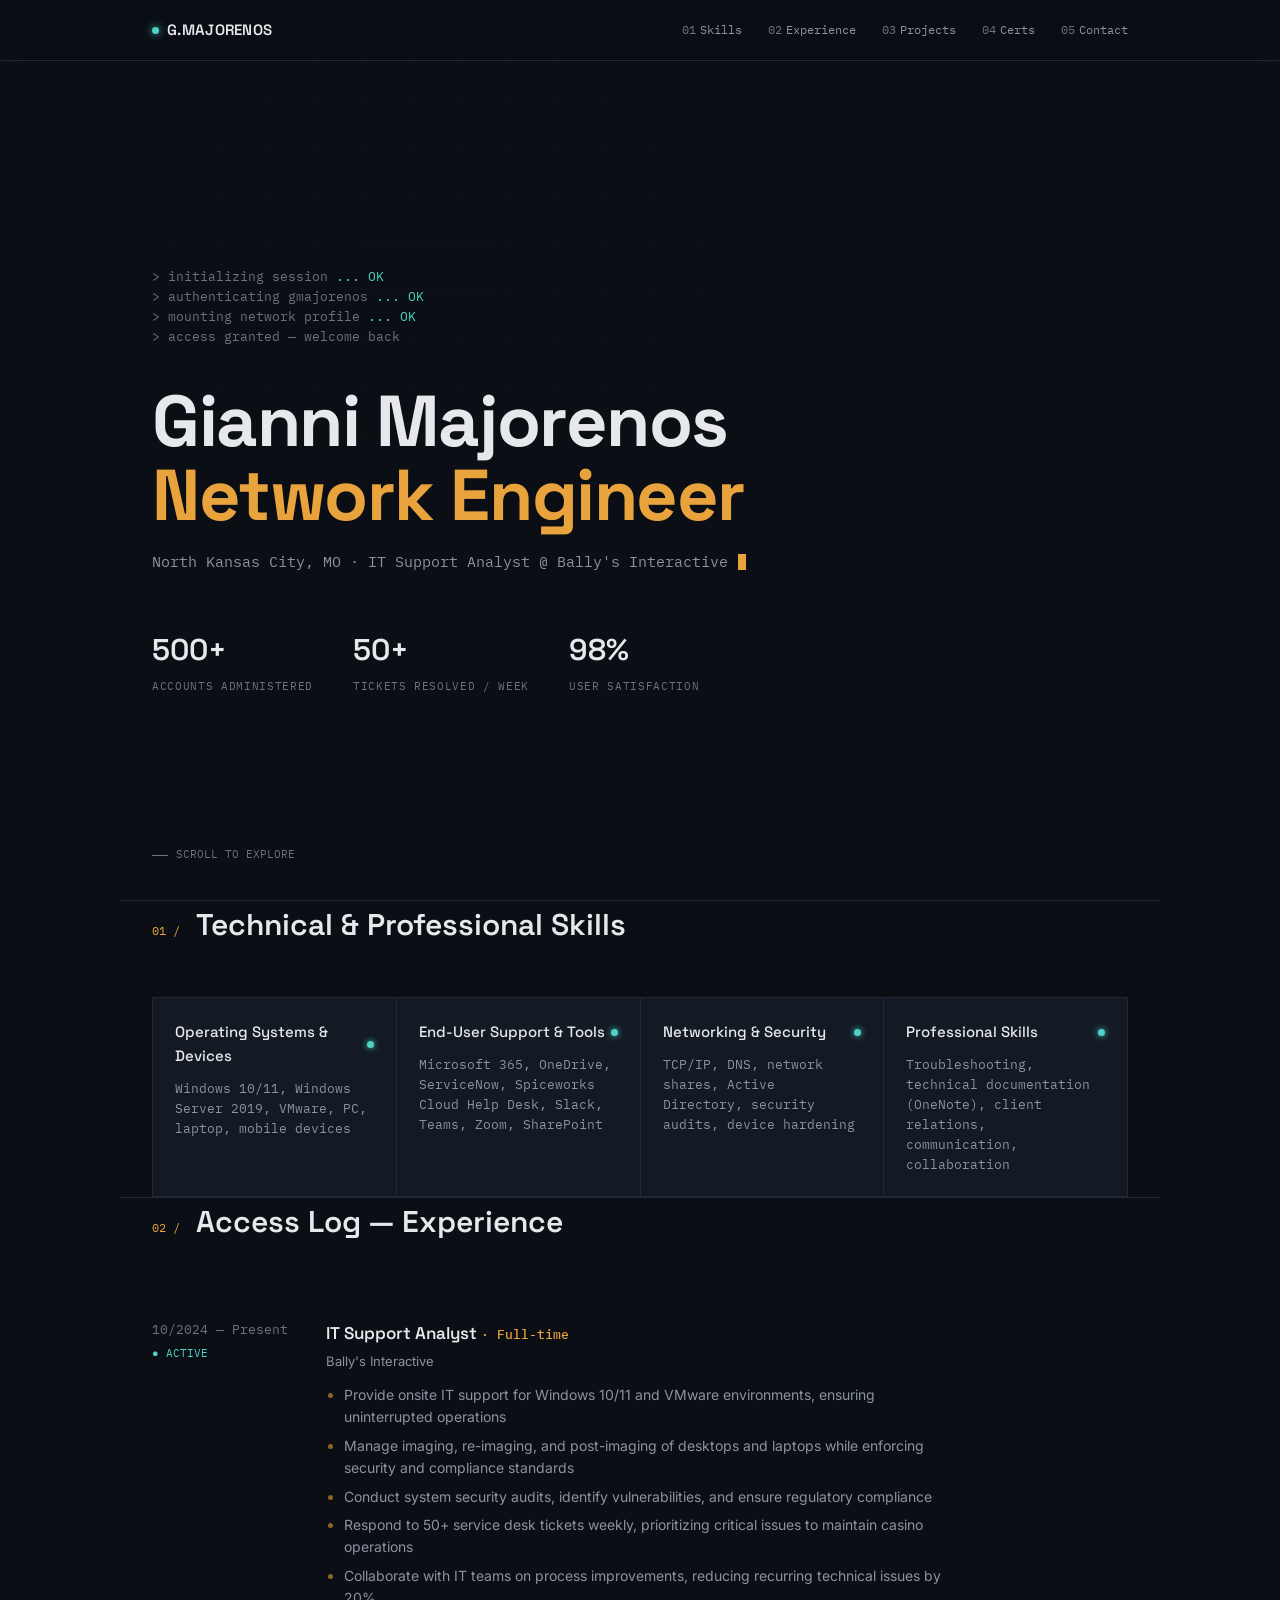
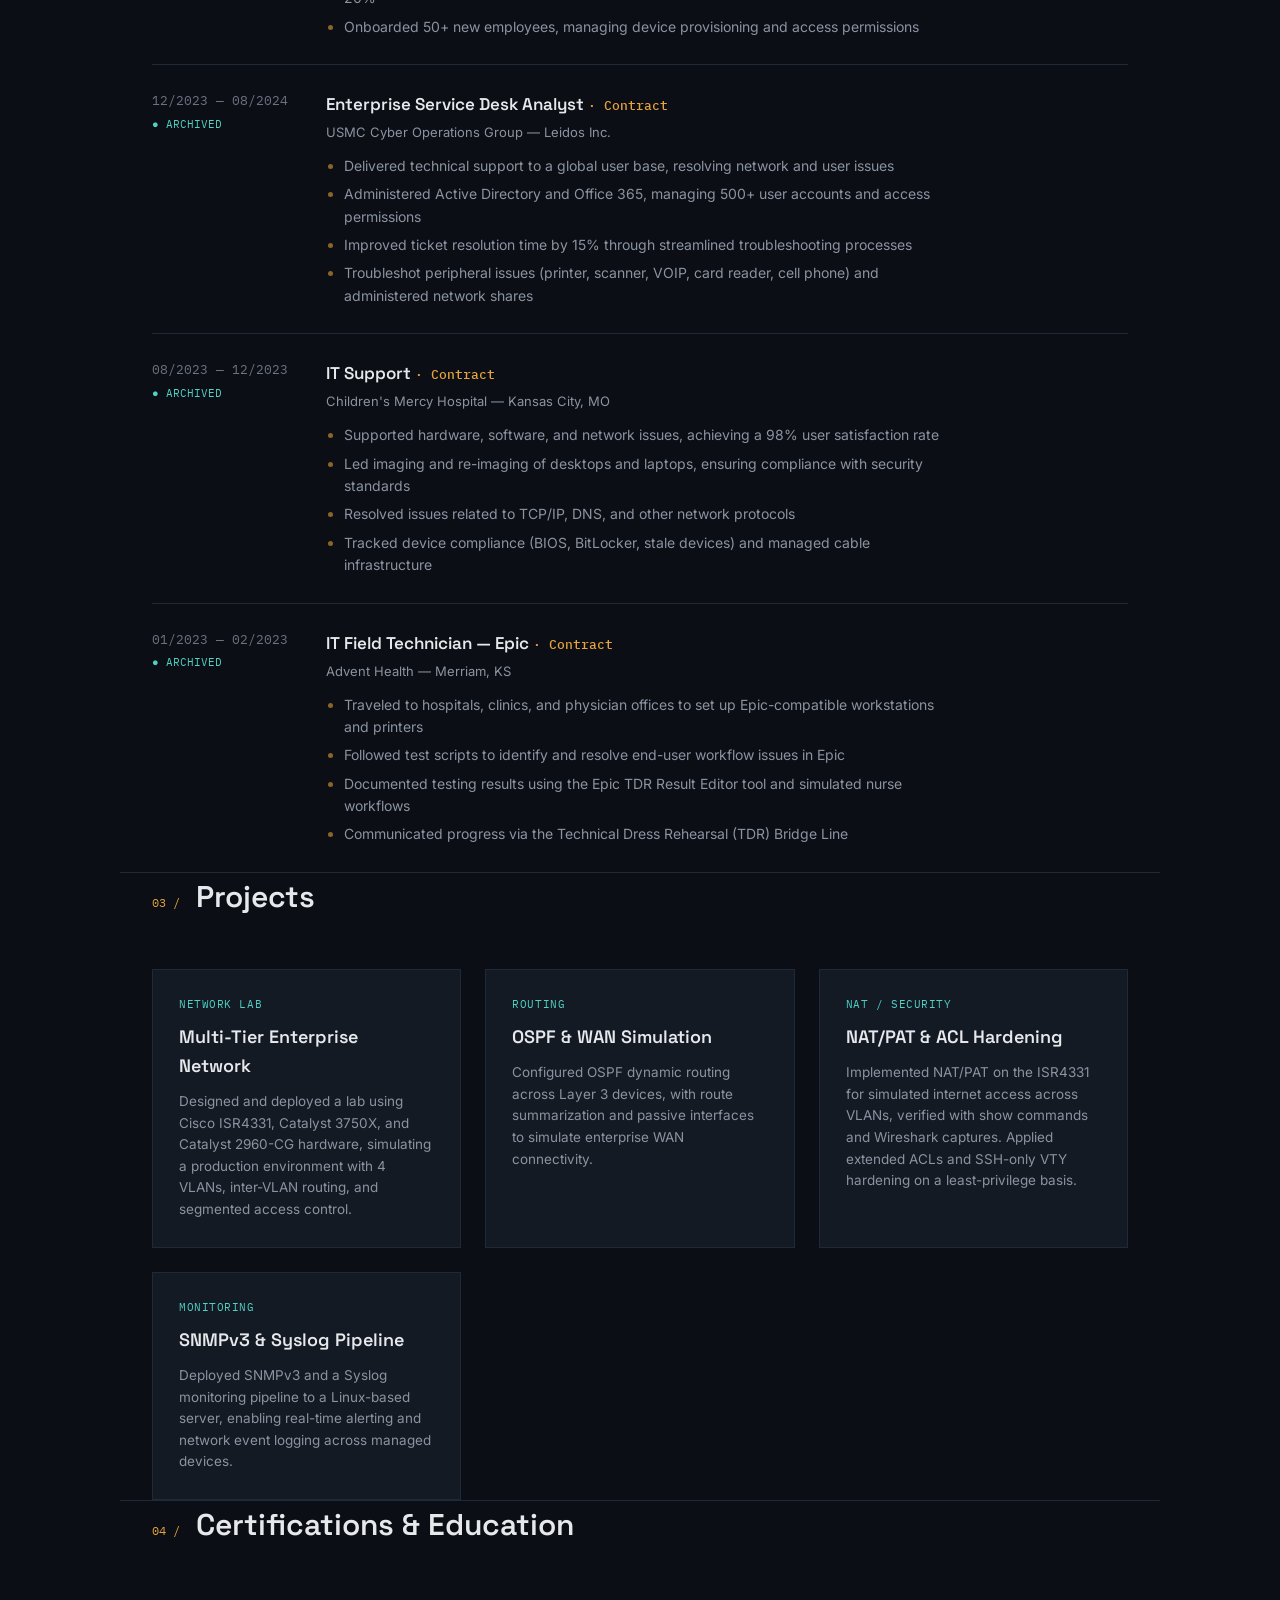
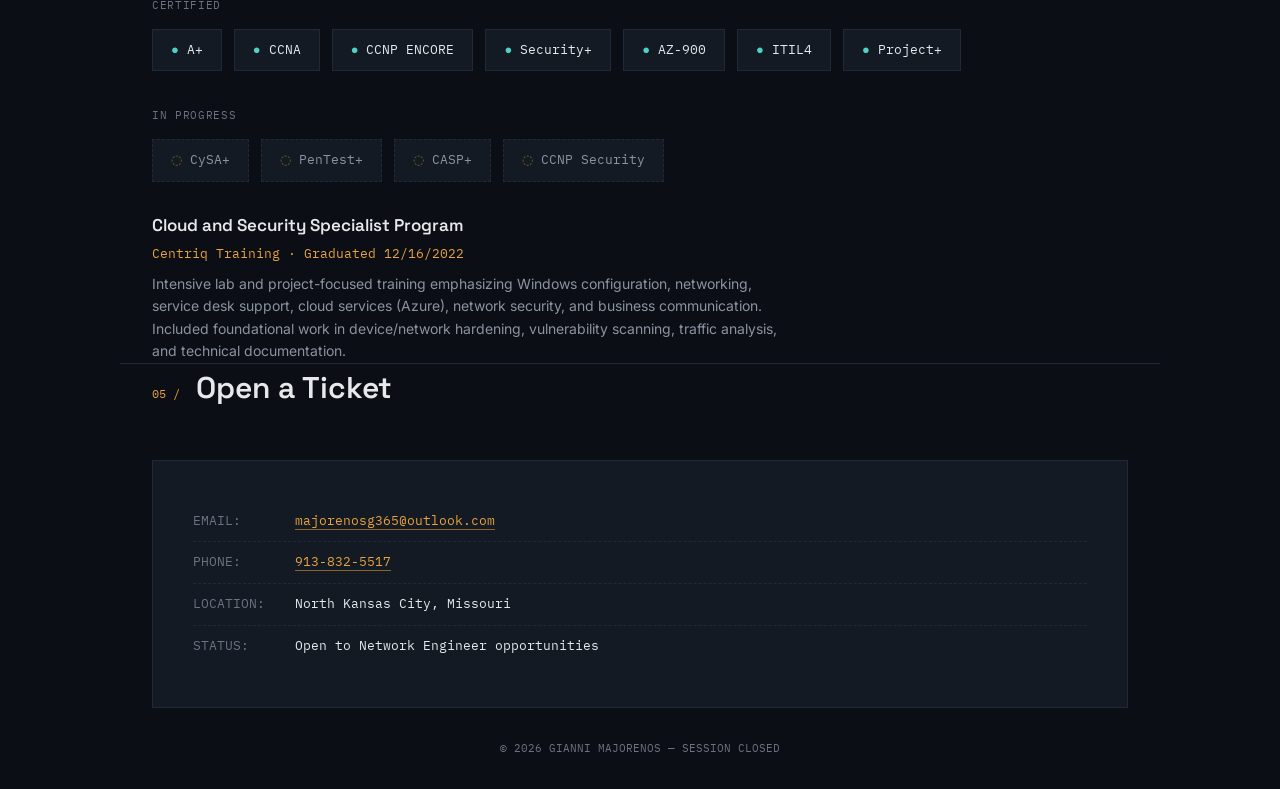
==== index.html @ 76a33d71 "Add files via upload" ====
<!DOCTYPE html>
<html lang="en">
<head>
<meta charset="UTF-8">
<meta name="viewport" content="width=device-width, initial-scale=1.0">
<title>Gianni Majorenos — Network Engineer</title>
<link rel="preconnect" href="https://fonts.googleapis.com">
<link href="https://fonts.googleapis.com/css2?family=Space+Grotesk:wght@400;500;600;700&family=IBM+Plex+Mono:wght@400;500;600&family=Inter:wght@400;500;600&display=swap" rel="stylesheet">
<style>
  :root {
    --bg: #0B0E14;
    --panel: #131A24;
    --panel-border: #1F2937;
    --amber: #E8A33D;
    --amber-dim: #8A6528;
    --cyan: #4FD1C5;
    --text: #E6E8EB;
    --muted: #6B7280;
    --muted-2: #8B93A1;
  }

  * { margin: 0; padding: 0; box-sizing: border-box; }

  @media (prefers-reduced-motion: reduce) {
    *, *::before, *::after {
      animation-duration: 0.01ms !important;
      animation-iteration-count: 1 !important;
      transition-duration: 0.01ms !important;
    }
  }

  html { scroll-behavior: smooth; }

  body {
    background: var(--bg);
    color: var(--text);
    font-family: 'Inter', sans-serif;
    line-height: 1.6;
    overflow-x: hidden;
  }

  ::selection { background: var(--amber); color: var(--bg); }
  a { color: inherit; }
  .mono { font-family: 'IBM Plex Mono', monospace; }

  .wrap { max-width: 1040px; margin: 0 auto; padding: 0 32px; }

  /* ---------- NAV ---------- */
  nav {
    position: fixed; top: 0; left: 0; right: 0; z-index: 100;
    background: rgba(11, 14, 20, 0.85);
    backdrop-filter: blur(8px);
    border-bottom: 1px solid var(--panel-border);
  }
  nav .wrap { display: flex; align-items: center; justify-content: space-between; height: 60px; }
  .nav-brand {
    font-family: 'Space Grotesk', sans-serif; font-weight: 600; font-size: 15px;
    letter-spacing: 0.02em; display: flex; align-items: center; gap: 8px;
  }
  .dot-live {
    width: 7px; height: 7px; border-radius: 50%; background: var(--cyan);
    box-shadow: 0 0 8px var(--cyan); animation: pulse 2s ease-in-out infinite;
  }
  @keyframes pulse { 0%, 100% { opacity: 1; } 50% { opacity: 0.4; } }
  .nav-links {
    display: flex; gap: 26px; font-family: 'IBM Plex Mono', monospace;
    font-size: 12px; color: var(--muted-2);
  }
  .nav-links a { text-decoration: none; transition: color 0.2s; }
  .nav-links a:hover, .nav-links a:focus-visible { color: var(--amber); }
  .nav-links span { color: var(--muted); margin-right: 4px; }
  @media (max-width: 720px) { .nav-links { display: none; } }

  /* ---------- HERO ---------- */
  .hero {
    min-height: 100vh; display: flex; flex-direction: column;
    justify-content: center; padding-top: 60px; position: relative;
  }
  .hero::before {
    content: ''; position: absolute; inset: 0;
    background-image:
      linear-gradient(rgba(232,163,61,0.025) 1px, transparent 1px),
      linear-gradient(90deg, rgba(232,163,61,0.025) 1px, transparent 1px);
    background-size: 48px 48px; pointer-events: none;
    mask-image: radial-gradient(ellipse at 30% 30%, black, transparent 70%);
  }

  .boot-log {
    font-family: 'IBM Plex Mono', monospace; font-size: 12.5px;
    color: var(--muted); margin-bottom: 28px; min-height: 90px;
  }
  .boot-log div { opacity: 0; animation: fadeIn 0.4s forwards; }
  .boot-log .ok { color: var(--cyan); }
  .boot-log div:nth-child(1) { animation-delay: 0.1s; }
  .boot-log div:nth-child(2) { animation-delay: 0.4s; }
  .boot-log div:nth-child(3) { animation-delay: 0.7s; }
  .boot-log div:nth-child(4) { animation-delay: 1.0s; }
  @keyframes fadeIn { to { opacity: 1; } }

  .hero h1 {
    font-family: 'Space Grotesk', sans-serif; font-weight: 700;
    font-size: clamp(38px, 6.4vw, 72px); line-height: 1.03; letter-spacing: -0.02em;
    opacity: 0; animation: riseIn 0.6s 1.3s forwards;
  }
  .hero h1 .accent { color: var(--amber); }
  @keyframes riseIn { from { opacity: 0; transform: translateY(14px); } to { opacity: 1; transform: translateY(0); } }

  .hero .role {
    font-family: 'IBM Plex Mono', monospace; font-size: 15px; color: var(--muted-2);
    margin-top: 18px; opacity: 0; animation: riseIn 0.6s 1.6s forwards;
    display: flex; align-items: center; gap: 10px; flex-wrap: wrap;
  }
  .cursor { display: inline-block; width: 8px; height: 16px; background: var(--amber); animation: blink 1s step-end infinite; }
  @keyframes blink { 50% { opacity: 0; } }

  .hero-stats { display: flex; gap: 40px; margin-top: 52px; flex-wrap: wrap; opacity: 0; animation: riseIn 0.6s 1.9s forwards; }
  .stat .num { font-family: 'Space Grotesk', sans-serif; font-size: 30px; font-weight: 600; color: var(--text); }
  .stat .label { font-family: 'IBM Plex Mono', monospace; font-size: 11px; color: var(--muted); text-transform: uppercase; letter-spacing: 0.06em; margin-top: 4px; }

  .scroll-hint {
    position: absolute; bottom: 36px; left: 32px; font-family: 'IBM Plex Mono', monospace;
    font-size: 11px; color: var(--muted); display: flex; align-items: center; gap: 8px;
  }
  .scroll-hint::before { content: ''; width: 16px; height: 1px; background: var(--muted); }

  /* ---------- SECTION SHARED ---------- */
  section { padding: 110px 0; border-top: 1px solid var(--panel-border); }
  .section-head { display: flex; align-items: baseline; gap: 16px; margin-bottom: 48px; }
  .section-head .tag { font-family: 'IBM Plex Mono', monospace; font-size: 12px; color: var(--amber); }
  .section-head h2 { font-family: 'Space Grotesk', sans-serif; font-size: 30px; font-weight: 600; }

  /* ---------- STATUS GRID (Skills) ---------- */
  .status-grid {
    display: grid; grid-template-columns: repeat(auto-fill, minmax(230px, 1fr));
    gap: 1px; background: var(--panel-border); border: 1px solid var(--panel-border);
  }
  .status-item { background: var(--panel); padding: 22px; transition: background 0.2s; }
  .status-item:hover { background: #171F2B; }
  .status-item .top-row { display: flex; align-items: center; justify-content: space-between; margin-bottom: 10px; }
  .status-item .name { font-family: 'Space Grotesk', sans-serif; font-size: 15px; font-weight: 500; }
  .status-item .indicator { width: 7px; height: 7px; border-radius: 50%; background: var(--cyan); box-shadow: 0 0 6px var(--cyan); flex-shrink: 0; }
  .status-item .desc { font-size: 12.5px; color: var(--muted-2); font-family: 'IBM Plex Mono', monospace; line-height: 1.6; }

  /* ---------- ACCESS LOG (Experience) ---------- */
  .log { font-family: 'IBM Plex Mono', monospace; font-size: 13px; }
  .log-entry {
    display: grid; grid-template-columns: 150px 1fr; gap: 24px;
    padding: 26px 0; border-top: 1px solid var(--panel-border);
  }
  .log-entry:first-child { border-top: none; }
  .log-time { color: var(--muted); }
  .log-time .status { color: var(--cyan); display: block; margin-top: 4px; font-size: 11px; }
  .log-body h3 { font-family: 'Space Grotesk', sans-serif; font-size: 17px; font-weight: 600; margin-bottom: 4px; color: var(--text); }
  .log-body h3 span { color: var(--amber); font-family: 'IBM Plex Mono', monospace; font-size: 13px; font-weight: 500; }
  .log-body .place { font-family: 'Inter', sans-serif; font-size: 13px; color: var(--muted-2); margin-bottom: 12px; }
  .log-body ul { font-family: 'Inter', sans-serif; font-size: 14px; color: var(--muted-2); max-width: 620px; padding-left: 18px; display: flex; flex-direction: column; gap: 6px; }
  .log-body ul li::marker { color: var(--amber-dim); }
  @media (max-width: 640px) { .log-entry { grid-template-columns: 1fr; gap: 8px; } }

  /* ---------- PROJECTS ---------- */
  .projects { display: grid; grid-template-columns: repeat(auto-fit, minmax(280px, 1fr)); gap: 24px; }
  .project-card {
    background: var(--panel); border: 1px solid var(--panel-border); padding: 26px;
    transition: border-color 0.2s, transform 0.2s;
  }
  .project-card:hover { border-color: var(--amber-dim); transform: translateY(-2px); }
  .project-card .ptag { font-family: 'IBM Plex Mono', monospace; font-size: 11px; color: var(--cyan); text-transform: uppercase; letter-spacing: 0.05em; }
  .project-card h3 { font-family: 'Space Grotesk', sans-serif; font-size: 18px; font-weight: 600; margin: 10px 0 10px; }
  .project-card p { font-size: 13.5px; color: var(--muted-2); }

  /* ---------- CERTIFICATIONS ---------- */
  .cert-grid { display: flex; flex-wrap: wrap; gap: 12px; }
  .cert-pill {
    font-family: 'IBM Plex Mono', monospace; font-size: 13px; padding: 10px 18px;
    border: 1px solid var(--panel-border); background: var(--panel); color: var(--text);
  }
  .cert-pill.progress { color: var(--muted-2); border-style: dashed; }
  .cert-pill.progress::before { content: '◌ '; color: var(--amber-dim); }
  .cert-pill:not(.progress)::before { content: '● '; color: var(--cyan); }
  .cert-sub { font-family: 'IBM Plex Mono', monospace; font-size: 11px; color: var(--muted); text-transform: uppercase; letter-spacing: 0.06em; margin: 36px 0 14px; }
  .cert-sub:first-child { margin-top: 0; }

  .edu-block { margin-top: 30px; }
  .edu-block h3 { font-family: 'Space Grotesk', sans-serif; font-size: 17px; font-weight: 600; }
  .edu-block .place { font-family: 'IBM Plex Mono', monospace; font-size: 12.5px; color: var(--amber); margin: 4px 0 10px; }
  .edu-block p { font-size: 14px; color: var(--muted-2); max-width: 640px; }

  /* ---------- CONTACT ---------- */
  .ticket-box { background: var(--panel); border: 1px solid var(--panel-border); padding: 40px; }
  .ticket-box .field-row {
    font-family: 'IBM Plex Mono', monospace; font-size: 13px; display: flex; gap: 12px;
    padding: 10px 0; border-bottom: 1px dashed var(--panel-border); flex-wrap: wrap;
  }
  .ticket-box .field-row:last-child { border-bottom: none; }
  .ticket-box .field-key { color: var(--muted); min-width: 90px; }
  .ticket-box .field-val a { color: var(--amber); text-decoration: none; border-bottom: 1px solid var(--amber-dim); }
  .ticket-box .field-val a:hover { border-color: var(--amber); }

  footer { padding: 32px; text-align: center; font-family: 'IBM Plex Mono', monospace; font-size: 11px; color: var(--muted); }

  @media (max-width: 640px) {
    section { padding: 70px 0; }
    .wrap { padding: 0 20px; }
  }
</style>
</head>
<body>

<nav>
  <div class="wrap">
    <div class="nav-brand"><span class="dot-live"></span>G.MAJORENOS</div>
    <div class="nav-links">
      <a href="#skills"><span>01</span>Skills</a>
      <a href="#log"><span>02</span>Experience</a>
      <a href="#projects"><span>03</span>Projects</a>
      <a href="#certs"><span>04</span>Certs</a>
      <a href="#contact"><span>05</span>Contact</a>
    </div>
  </div>
</nav>

<section class="hero wrap">
  <div class="boot-log">
    <div>&gt; initializing session<span class="ok"> ... OK</span></div>
    <div>&gt; authenticating <span class="mono">gmajorenos</span><span class="ok"> ... OK</span></div>
    <div>&gt; mounting network profile<span class="ok"> ... OK</span></div>
    <div>&gt; access granted — welcome back</div>
  </div>

  <h1>Gianni Majorenos<br><span class="accent">Network Engineer</span></h1>

  <div class="role">North Kansas City, MO · IT Support Analyst @ Bally's Interactive<span class="cursor"></span></div>

  <div class="hero-stats">
    <div class="stat"><div class="num">500+</div><div class="label">Accounts Administered</div></div>
    <div class="stat"><div class="num">50+</div><div class="label">Tickets Resolved / Week</div></div>
    <div class="stat"><div class="num">98%</div><div class="label">User Satisfaction</div></div>
  </div>

  <div class="scroll-hint">SCROLL TO EXPLORE</div>
</section>

<section id="skills" class="wrap">
  <div class="section-head">
    <span class="tag">01 /</span>
    <h2>Technical &amp; Professional Skills</h2>
  </div>
  <div class="status-grid">
    <div class="status-item">
      <div class="top-row"><span class="name">Operating Systems &amp; Devices</span><span class="indicator"></span></div>
      <div class="desc">Windows 10/11, Windows Server 2019, VMware, PC, laptop, mobile devices</div>
    </div>
    <div class="status-item">
      <div class="top-row"><span class="name">End-User Support &amp; Tools</span><span class="indicator"></span></div>
      <div class="desc">Microsoft 365, OneDrive, ServiceNow, Spiceworks Cloud Help Desk, Slack, Teams, Zoom, SharePoint</div>
    </div>
    <div class="status-item">
      <div class="top-row"><span class="name">Networking &amp; Security</span><span class="indicator"></span></div>
      <div class="desc">TCP/IP, DNS, network shares, Active Directory, security audits, device hardening</div>
    </div>
    <div class="status-item">
      <div class="top-row"><span class="name">Professional Skills</span><span class="indicator"></span></div>
      <div class="desc">Troubleshooting, technical documentation (OneNote), client relations, communication, collaboration</div>
    </div>
  </div>
</section>

<section id="log" class="wrap">
  <div class="section-head">
    <span class="tag">02 /</span>
    <h2>Access Log — Experience</h2>
  </div>
  <div class="log">
    <div class="log-entry">
      <div class="log-time">10/2024 — Present<span class="status">● ACTIVE</span></div>
      <div class="log-body">
        <h3>IT Support Analyst <span>· Full-time</span></h3>
        <div class="place">Bally's Interactive</div>
        <ul>
          <li>Provide onsite IT support for Windows 10/11 and VMware environments, ensuring uninterrupted operations</li>
          <li>Manage imaging, re-imaging, and post-imaging of desktops and laptops while enforcing security and compliance standards</li>
          <li>Conduct system security audits, identify vulnerabilities, and ensure regulatory compliance</li>
          <li>Respond to 50+ service desk tickets weekly, prioritizing critical issues to maintain casino operations</li>
          <li>Collaborate with IT teams on process improvements, reducing recurring technical issues by 20%</li>
          <li>Onboarded 50+ new employees, managing device provisioning and access permissions</li>
        </ul>
      </div>
    </div>

    <div class="log-entry">
      <div class="log-time">12/2023 — 08/2024<span class="status">● ARCHIVED</span></div>
      <div class="log-body">
        <h3>Enterprise Service Desk Analyst <span>· Contract</span></h3>
        <div class="place">USMC Cyber Operations Group — Leidos Inc.</div>
        <ul>
          <li>Delivered technical support to a global user base, resolving network and user issues</li>
          <li>Administered Active Directory and Office 365, managing 500+ user accounts and access permissions</li>
          <li>Improved ticket resolution time by 15% through streamlined troubleshooting processes</li>
          <li>Troubleshot peripheral issues (printer, scanner, VOIP, card reader, cell phone) and administered network shares</li>
        </ul>
      </div>
    </div>

    <div class="log-entry">
      <div class="log-time">08/2023 — 12/2023<span class="status">● ARCHIVED</span></div>
      <div class="log-body">
        <h3>IT Support <span>· Contract</span></h3>
        <div class="place">Children's Mercy Hospital — Kansas City, MO</div>
        <ul>
          <li>Supported hardware, software, and network issues, achieving a 98% user satisfaction rate</li>
          <li>Led imaging and re-imaging of desktops and laptops, ensuring compliance with security standards</li>
          <li>Resolved issues related to TCP/IP, DNS, and other network protocols</li>
          <li>Tracked device compliance (BIOS, BitLocker, stale devices) and managed cable infrastructure</li>
        </ul>
      </div>
    </div>

    <div class="log-entry">
      <div class="log-time">01/2023 — 02/2023<span class="status">● ARCHIVED</span></div>
      <div class="log-body">
        <h3>IT Field Technician — Epic <span>· Contract</span></h3>
        <div class="place">Advent Health — Merriam, KS</div>
        <ul>
          <li>Traveled to hospitals, clinics, and physician offices to set up Epic-compatible workstations and printers</li>
          <li>Followed test scripts to identify and resolve end-user workflow issues in Epic</li>
          <li>Documented testing results using the Epic TDR Result Editor tool and simulated nurse workflows</li>
          <li>Communicated progress via the Technical Dress Rehearsal (TDR) Bridge Line</li>
        </ul>
      </div>
    </div>
  </div>
</section>

<section id="projects" class="wrap">
  <div class="section-head">
    <span class="tag">03 /</span>
    <h2>Projects</h2>
  </div>
  <div class="projects">
    <div class="project-card">
      <div class="ptag">Network Lab</div>
      <h3>Multi-Tier Enterprise Network</h3>
      <p>Designed and deployed a lab using Cisco ISR4331, Catalyst 3750X, and Catalyst 2960-CG hardware, simulating a production environment with 4 VLANs, inter-VLAN routing, and segmented access control.</p>
    </div>
    <div class="project-card">
      <div class="ptag">Routing</div>
      <h3>OSPF &amp; WAN Simulation</h3>
      <p>Configured OSPF dynamic routing across Layer 3 devices, with route summarization and passive interfaces to simulate enterprise WAN connectivity.</p>
    </div>
    <div class="project-card">
      <div class="ptag">NAT / Security</div>
      <h3>NAT/PAT &amp; ACL Hardening</h3>
      <p>Implemented NAT/PAT on the ISR4331 for simulated internet access across VLANs, verified with show commands and Wireshark captures. Applied extended ACLs and SSH-only VTY hardening on a least-privilege basis.</p>
    </div>
    <div class="project-card">
      <div class="ptag">Monitoring</div>
      <h3>SNMPv3 &amp; Syslog Pipeline</h3>
      <p>Deployed SNMPv3 and a Syslog monitoring pipeline to a Linux-based server, enabling real-time alerting and network event logging across managed devices.</p>
    </div>
  </div>
</section>

<section id="certs" class="wrap">
  <div class="section-head">
    <span class="tag">04 /</span>
    <h2>Certifications &amp; Education</h2>
  </div>

  <div class="cert-sub">Certified</div>
  <div class="cert-grid">
    <div class="cert-pill">A+</div>
    <div class="cert-pill">CCNA</div>
    <div class="cert-pill">CCNP ENCORE</div>
    <div class="cert-pill">Security+</div>
    <div class="cert-pill">AZ-900</div>
    <div class="cert-pill">ITIL4</div>
    <div class="cert-pill">Project+</div>
  </div>

  <div class="cert-sub">In Progress</div>
  <div class="cert-grid">
    <div class="cert-pill progress">CySA+</div>
    <div class="cert-pill progress">PenTest+</div>
    <div class="cert-pill progress">CASP+</div>
    <div class="cert-pill progress">CCNP Security</div>
  </div>

  <div class="edu-block">
    <h3>Cloud and Security Specialist Program</h3>
    <div class="place">Centriq Training · Graduated 12/16/2022</div>
    <p>Intensive lab and project-focused training emphasizing Windows configuration, networking, service desk support, cloud services (Azure), network security, and business communication. Included foundational work in device/network hardening, vulnerability scanning, traffic analysis, and technical documentation.</p>
  </div>
</section>

<section id="contact" class="wrap">
  <div class="section-head">
    <span class="tag">05 /</span>
    <h2>Open a Ticket</h2>
  </div>
  <div class="ticket-box">
    <div class="field-row"><span class="field-key">EMAIL:</span><span class="field-val"><a href="mailto:majorenosg365@outlook.com">majorenosg365@outlook.com</a></span></div>
    <div class="field-row"><span class="field-key">PHONE:</span><span class="field-val"><a href="tel:9138325517">913-832-5517</a></span></div>
    <div class="field-row"><span class="field-key">LOCATION:</span><span class="field-val">North Kansas City, Missouri</span></div>
    <div class="field-row"><span class="field-key">STATUS:</span><span class="field-val">Open to Network Engineer opportunities</span></div>
  </div>
</section>

<footer>© 2026 GIANNI MAJORENOS — SESSION CLOSED</footer>

</body>
</html>
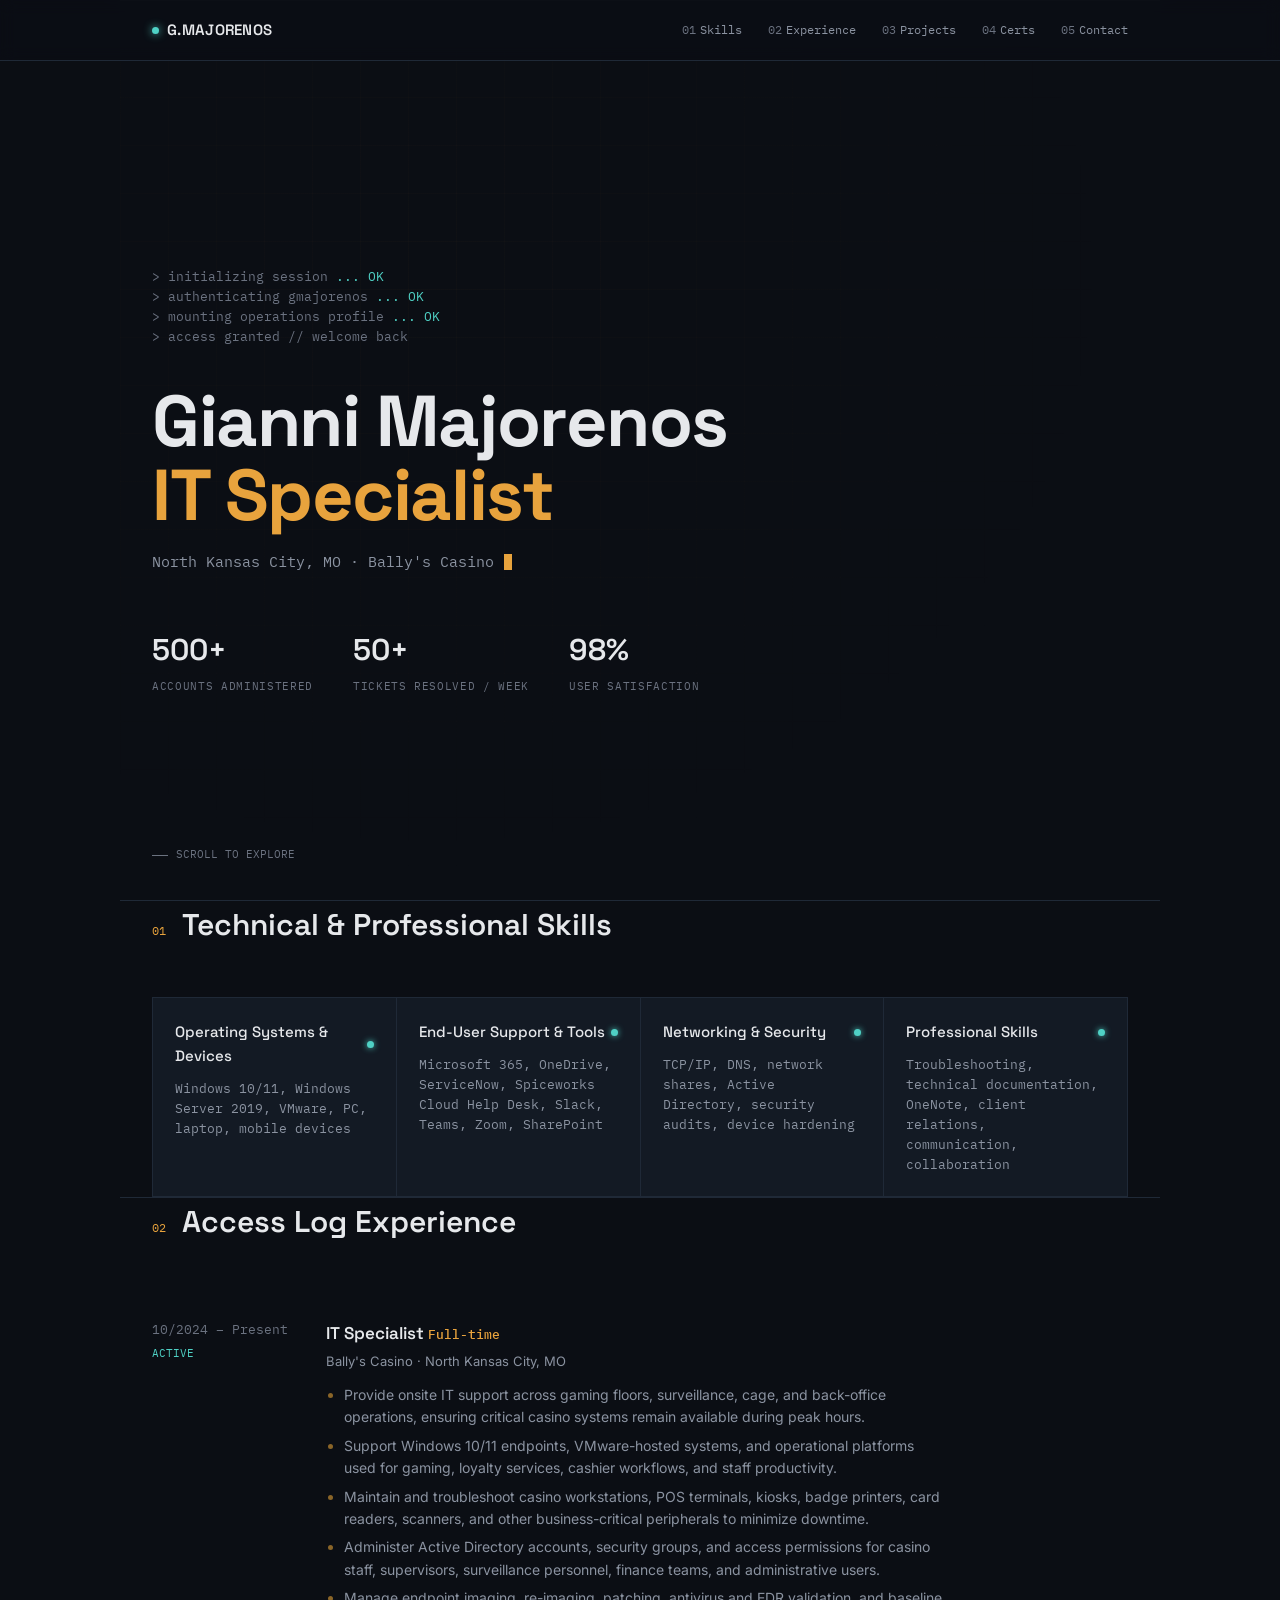
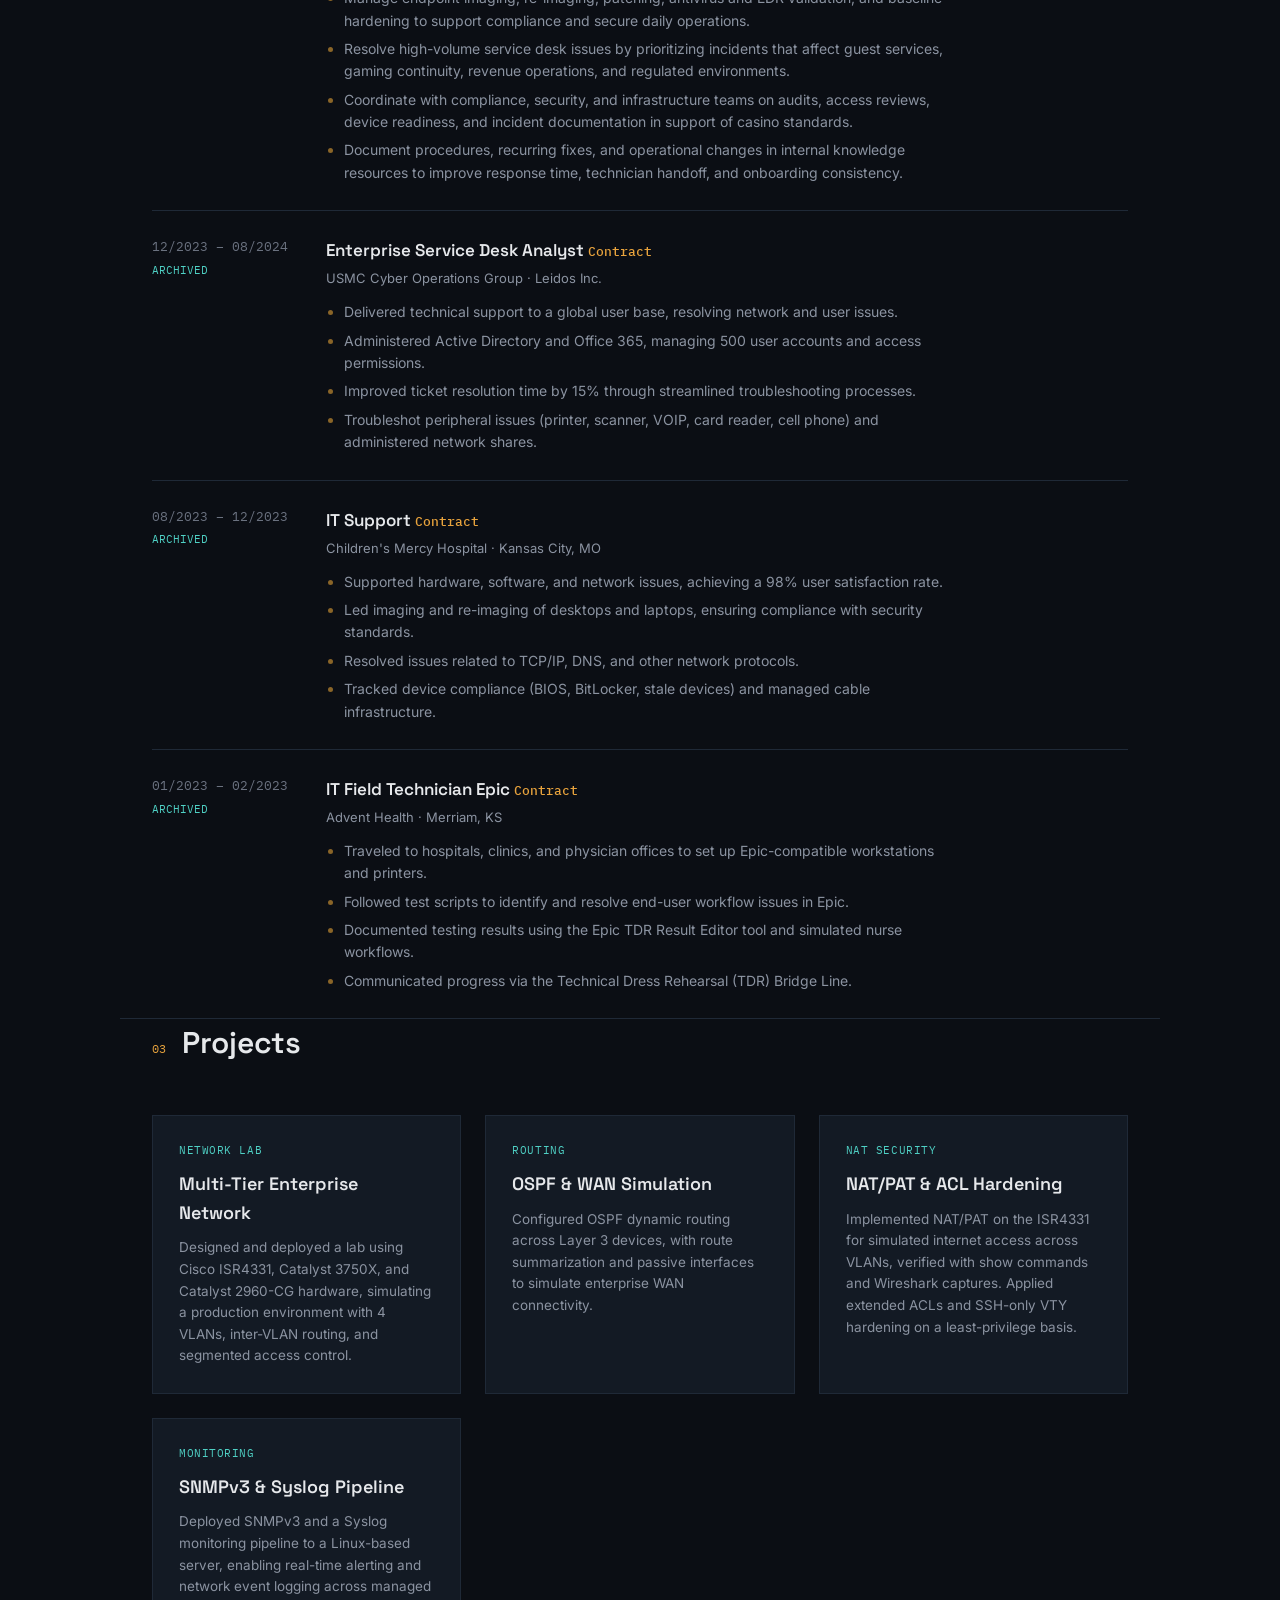
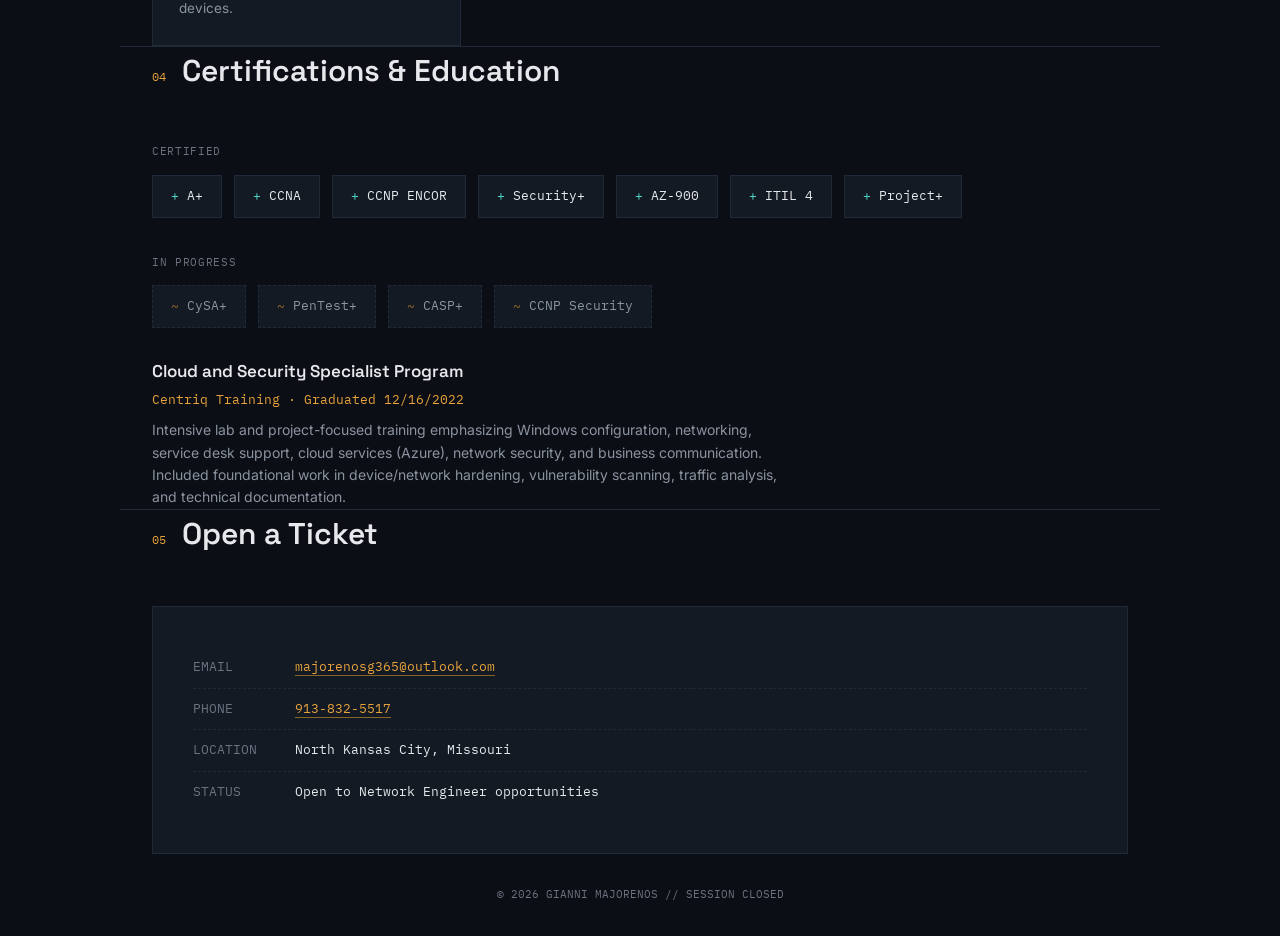
==== commit 1b700416: "Add files via upload" ====
--- a/index.html
+++ b/index.html
@@ -1,411 +1,708 @@
 <!DOCTYPE html>
 <html lang="en">
 <head>
-<meta charset="UTF-8">
-<meta name="viewport" content="width=device-width, initial-scale=1.0">
-<title>Gianni Majorenos — Network Engineer</title>
-<link rel="preconnect" href="https://fonts.googleapis.com">
-<link href="https://fonts.googleapis.com/css2?family=Space+Grotesk:wght@400;500;600;700&family=IBM+Plex+Mono:wght@400;500;600&family=Inter:wght@400;500;600&display=swap" rel="stylesheet">
-<style>
-  :root {
-    --bg: #0B0E14;
-    --panel: #131A24;
-    --panel-border: #1F2937;
-    --amber: #E8A33D;
-    --amber-dim: #8A6528;
-    --cyan: #4FD1C5;
-    --text: #E6E8EB;
-    --muted: #6B7280;
-    --muted-2: #8B93A1;
-  }
-
-  * { margin: 0; padding: 0; box-sizing: border-box; }
-
-  @media (prefers-reduced-motion: reduce) {
-    *, *::before, *::after {
-      animation-duration: 0.01ms !important;
-      animation-iteration-count: 1 !important;
-      transition-duration: 0.01ms !important;
-    }
-  }
-
-  html { scroll-behavior: smooth; }
-
-  body {
-    background: var(--bg);
-    color: var(--text);
-    font-family: 'Inter', sans-serif;
-    line-height: 1.6;
-    overflow-x: hidden;
-  }
-
-  ::selection { background: var(--amber); color: var(--bg); }
-  a { color: inherit; }
-  .mono { font-family: 'IBM Plex Mono', monospace; }
-
-  .wrap { max-width: 1040px; margin: 0 auto; padding: 0 32px; }
-
-  /* ---------- NAV ---------- */
-  nav {
-    position: fixed; top: 0; left: 0; right: 0; z-index: 100;
-    background: rgba(11, 14, 20, 0.85);
-    backdrop-filter: blur(8px);
-    border-bottom: 1px solid var(--panel-border);
-  }
-  nav .wrap { display: flex; align-items: center; justify-content: space-between; height: 60px; }
-  .nav-brand {
-    font-family: 'Space Grotesk', sans-serif; font-weight: 600; font-size: 15px;
-    letter-spacing: 0.02em; display: flex; align-items: center; gap: 8px;
-  }
-  .dot-live {
-    width: 7px; height: 7px; border-radius: 50%; background: var(--cyan);
-    box-shadow: 0 0 8px var(--cyan); animation: pulse 2s ease-in-out infinite;
-  }
-  @keyframes pulse { 0%, 100% { opacity: 1; } 50% { opacity: 0.4; } }
-  .nav-links {
-    display: flex; gap: 26px; font-family: 'IBM Plex Mono', monospace;
-    font-size: 12px; color: var(--muted-2);
-  }
-  .nav-links a { text-decoration: none; transition: color 0.2s; }
-  .nav-links a:hover, .nav-links a:focus-visible { color: var(--amber); }
-  .nav-links span { color: var(--muted); margin-right: 4px; }
-  @media (max-width: 720px) { .nav-links { display: none; } }
-
-  /* ---------- HERO ---------- */
-  .hero {
-    min-height: 100vh; display: flex; flex-direction: column;
-    justify-content: center; padding-top: 60px; position: relative;
-  }
-  .hero::before {
-    content: ''; position: absolute; inset: 0;
-    background-image:
-      linear-gradient(rgba(232,163,61,0.025) 1px, transparent 1px),
-      linear-gradient(90deg, rgba(232,163,61,0.025) 1px, transparent 1px);
-    background-size: 48px 48px; pointer-events: none;
-    mask-image: radial-gradient(ellipse at 30% 30%, black, transparent 70%);
-  }
-
-  .boot-log {
-    font-family: 'IBM Plex Mono', monospace; font-size: 12.5px;
-    color: var(--muted); margin-bottom: 28px; min-height: 90px;
-  }
-  .boot-log div { opacity: 0; animation: fadeIn 0.4s forwards; }
-  .boot-log .ok { color: var(--cyan); }
-  .boot-log div:nth-child(1) { animation-delay: 0.1s; }
-  .boot-log div:nth-child(2) { animation-delay: 0.4s; }
-  .boot-log div:nth-child(3) { animation-delay: 0.7s; }
-  .boot-log div:nth-child(4) { animation-delay: 1.0s; }
-  @keyframes fadeIn { to { opacity: 1; } }
-
-  .hero h1 {
-    font-family: 'Space Grotesk', sans-serif; font-weight: 700;
-    font-size: clamp(38px, 6.4vw, 72px); line-height: 1.03; letter-spacing: -0.02em;
-    opacity: 0; animation: riseIn 0.6s 1.3s forwards;
-  }
-  .hero h1 .accent { color: var(--amber); }
-  @keyframes riseIn { from { opacity: 0; transform: translateY(14px); } to { opacity: 1; transform: translateY(0); } }
-
-  .hero .role {
-    font-family: 'IBM Plex Mono', monospace; font-size: 15px; color: var(--muted-2);
-    margin-top: 18px; opacity: 0; animation: riseIn 0.6s 1.6s forwards;
-    display: flex; align-items: center; gap: 10px; flex-wrap: wrap;
-  }
-  .cursor { display: inline-block; width: 8px; height: 16px; background: var(--amber); animation: blink 1s step-end infinite; }
-  @keyframes blink { 50% { opacity: 0; } }
-
-  .hero-stats { display: flex; gap: 40px; margin-top: 52px; flex-wrap: wrap; opacity: 0; animation: riseIn 0.6s 1.9s forwards; }
-  .stat .num { font-family: 'Space Grotesk', sans-serif; font-size: 30px; font-weight: 600; color: var(--text); }
-  .stat .label { font-family: 'IBM Plex Mono', monospace; font-size: 11px; color: var(--muted); text-transform: uppercase; letter-spacing: 0.06em; margin-top: 4px; }
-
-  .scroll-hint {
-    position: absolute; bottom: 36px; left: 32px; font-family: 'IBM Plex Mono', monospace;
-    font-size: 11px; color: var(--muted); display: flex; align-items: center; gap: 8px;
-  }
-  .scroll-hint::before { content: ''; width: 16px; height: 1px; background: var(--muted); }
-
-  /* ---------- SECTION SHARED ---------- */
-  section { padding: 110px 0; border-top: 1px solid var(--panel-border); }
-  .section-head { display: flex; align-items: baseline; gap: 16px; margin-bottom: 48px; }
-  .section-head .tag { font-family: 'IBM Plex Mono', monospace; font-size: 12px; color: var(--amber); }
-  .section-head h2 { font-family: 'Space Grotesk', sans-serif; font-size: 30px; font-weight: 600; }
-
-  /* ---------- STATUS GRID (Skills) ---------- */
-  .status-grid {
-    display: grid; grid-template-columns: repeat(auto-fill, minmax(230px, 1fr));
-    gap: 1px; background: var(--panel-border); border: 1px solid var(--panel-border);
-  }
-  .status-item { background: var(--panel); padding: 22px; transition: background 0.2s; }
-  .status-item:hover { background: #171F2B; }
-  .status-item .top-row { display: flex; align-items: center; justify-content: space-between; margin-bottom: 10px; }
-  .status-item .name { font-family: 'Space Grotesk', sans-serif; font-size: 15px; font-weight: 500; }
-  .status-item .indicator { width: 7px; height: 7px; border-radius: 50%; background: var(--cyan); box-shadow: 0 0 6px var(--cyan); flex-shrink: 0; }
-  .status-item .desc { font-size: 12.5px; color: var(--muted-2); font-family: 'IBM Plex Mono', monospace; line-height: 1.6; }
-
-  /* ---------- ACCESS LOG (Experience) ---------- */
-  .log { font-family: 'IBM Plex Mono', monospace; font-size: 13px; }
-  .log-entry {
-    display: grid; grid-template-columns: 150px 1fr; gap: 24px;
-    padding: 26px 0; border-top: 1px solid var(--panel-border);
-  }
-  .log-entry:first-child { border-top: none; }
-  .log-time { color: var(--muted); }
-  .log-time .status { color: var(--cyan); display: block; margin-top: 4px; font-size: 11px; }
-  .log-body h3 { font-family: 'Space Grotesk', sans-serif; font-size: 17px; font-weight: 600; margin-bottom: 4px; color: var(--text); }
-  .log-body h3 span { color: var(--amber); font-family: 'IBM Plex Mono', monospace; font-size: 13px; font-weight: 500; }
-  .log-body .place { font-family: 'Inter', sans-serif; font-size: 13px; color: var(--muted-2); margin-bottom: 12px; }
-  .log-body ul { font-family: 'Inter', sans-serif; font-size: 14px; color: var(--muted-2); max-width: 620px; padding-left: 18px; display: flex; flex-direction: column; gap: 6px; }
-  .log-body ul li::marker { color: var(--amber-dim); }
-  @media (max-width: 640px) { .log-entry { grid-template-columns: 1fr; gap: 8px; } }
-
-  /* ---------- PROJECTS ---------- */
-  .projects { display: grid; grid-template-columns: repeat(auto-fit, minmax(280px, 1fr)); gap: 24px; }
-  .project-card {
-    background: var(--panel); border: 1px solid var(--panel-border); padding: 26px;
-    transition: border-color 0.2s, transform 0.2s;
-  }
-  .project-card:hover { border-color: var(--amber-dim); transform: translateY(-2px); }
-  .project-card .ptag { font-family: 'IBM Plex Mono', monospace; font-size: 11px; color: var(--cyan); text-transform: uppercase; letter-spacing: 0.05em; }
-  .project-card h3 { font-family: 'Space Grotesk', sans-serif; font-size: 18px; font-weight: 600; margin: 10px 0 10px; }
-  .project-card p { font-size: 13.5px; color: var(--muted-2); }
-
-  /* ---------- CERTIFICATIONS ---------- */
-  .cert-grid { display: flex; flex-wrap: wrap; gap: 12px; }
-  .cert-pill {
-    font-family: 'IBM Plex Mono', monospace; font-size: 13px; padding: 10px 18px;
-    border: 1px solid var(--panel-border); background: var(--panel); color: var(--text);
-  }
-  .cert-pill.progress { color: var(--muted-2); border-style: dashed; }
-  .cert-pill.progress::before { content: '◌ '; color: var(--amber-dim); }
-  .cert-pill:not(.progress)::before { content: '● '; color: var(--cyan); }
-  .cert-sub { font-family: 'IBM Plex Mono', monospace; font-size: 11px; color: var(--muted); text-transform: uppercase; letter-spacing: 0.06em; margin: 36px 0 14px; }
-  .cert-sub:first-child { margin-top: 0; }
-
-  .edu-block { margin-top: 30px; }
-  .edu-block h3 { font-family: 'Space Grotesk', sans-serif; font-size: 17px; font-weight: 600; }
-  .edu-block .place { font-family: 'IBM Plex Mono', monospace; font-size: 12.5px; color: var(--amber); margin: 4px 0 10px; }
-  .edu-block p { font-size: 14px; color: var(--muted-2); max-width: 640px; }
-
-  /* ---------- CONTACT ---------- */
-  .ticket-box { background: var(--panel); border: 1px solid var(--panel-border); padding: 40px; }
-  .ticket-box .field-row {
-    font-family: 'IBM Plex Mono', monospace; font-size: 13px; display: flex; gap: 12px;
-    padding: 10px 0; border-bottom: 1px dashed var(--panel-border); flex-wrap: wrap;
-  }
-  .ticket-box .field-row:last-child { border-bottom: none; }
-  .ticket-box .field-key { color: var(--muted); min-width: 90px; }
-  .ticket-box .field-val a { color: var(--amber); text-decoration: none; border-bottom: 1px solid var(--amber-dim); }
-  .ticket-box .field-val a:hover { border-color: var(--amber); }
-
-  footer { padding: 32px; text-align: center; font-family: 'IBM Plex Mono', monospace; font-size: 11px; color: var(--muted); }
-
-  @media (max-width: 640px) {
-    section { padding: 70px 0; }
-    .wrap { padding: 0 20px; }
-  }
-</style>
+  <meta charset="UTF-8" />
+  <meta name="viewport" content="width=device-width, initial-scale=1.0" />
+  <title>Gianni Majorenos - IT Specialist, Bally's Casino</title>
+  <link rel="preconnect" href="https://fonts.googleapis.com">
+  <link href="https://fonts.googleapis.com/css2?family=Space+Grotesk:wght@400;500;600;700&family=IBM+Plex+Mono:wght@400;500;600&family=Inter:wght@400;500;600&display=swap" rel="stylesheet">
+  <style>
+    :root {
+      --bg: #0B0E14;
+      --panel: #131A24;
+      --panel-border: #1F2937;
+      --amber: #E8A33D;
+      --amber-dim: #8A6528;
+      --cyan: #4FD1C5;
+      --text: #E6E8EB;
+      --muted: #6B7280;
+      --muted-2: #8B93A1;
+    }
+
+    * { margin: 0; padding: 0; box-sizing: border-box; }
+
+    @media (prefers-reduced-motion: reduce) {
+      *, *::before, *::after {
+        animation-duration: 0.01ms !important;
+        animation-iteration-count: 1 !important;
+        transition-duration: 0.01ms !important;
+      }
+      html { scroll-behavior: auto !important; }
+    }
+
+    html { scroll-behavior: smooth; }
+    body {
+      background: var(--bg);
+      color: var(--text);
+      font-family: Inter, sans-serif;
+      line-height: 1.6;
+      overflow-x: hidden;
+    }
+
+    ::selection { background: var(--amber); color: var(--bg); }
+    a { color: inherit; }
+    .mono { font-family: "IBM Plex Mono", monospace; }
+    .wrap { max-width: 1040px; margin: 0 auto; padding: 0 32px; }
+
+    nav {
+      position: fixed;
+      top: 0;
+      left: 0;
+      right: 0;
+      z-index: 100;
+      background: rgba(11, 14, 20, 0.85);
+      backdrop-filter: blur(8px);
+      border-bottom: 1px solid var(--panel-border);
+    }
+
+    nav .wrap {
+      display: flex;
+      align-items: center;
+      justify-content: space-between;
+      height: 60px;
+    }
+
+    .nav-brand {
+      font-family: "Space Grotesk", sans-serif;
+      font-weight: 600;
+      font-size: 15px;
+      letter-spacing: 0.02em;
+      display: flex;
+      align-items: center;
+      gap: 8px;
+    }
+
+    .dot-live {
+      width: 7px;
+      height: 7px;
+      border-radius: 50%;
+      background: var(--cyan);
+      box-shadow: 0 0 8px var(--cyan);
+      animation: pulse 2s ease-in-out infinite;
+    }
+
+    @keyframes pulse {
+      0%, 100% { opacity: 1; }
+      50% { opacity: 0.4; }
+    }
+
+    .nav-links {
+      display: flex;
+      gap: 26px;
+      font-family: "IBM Plex Mono", monospace;
+      font-size: 12px;
+      color: var(--muted-2);
+    }
+
+    .nav-links a {
+      text-decoration: none;
+      transition: color 0.2s;
+    }
+
+    .nav-links a:hover,
+    .nav-links a:focus-visible { color: var(--amber); }
+    .nav-links span { color: var(--muted); margin-right: 4px; }
+
+    @media (max-width: 720px) {
+      .nav-links { display: none; }
+    }
+
+    .hero {
+      min-height: 100vh;
+      display: flex;
+      flex-direction: column;
+      justify-content: center;
+      padding-top: 60px;
+      position: relative;
+    }
+
+    .hero::before {
+      content: "";
+      position: absolute;
+      inset: 0;
+      background-image:
+        linear-gradient(rgba(232,163,61,0.025) 1px, transparent 1px),
+        linear-gradient(90deg, rgba(232,163,61,0.025) 1px, transparent 1px);
+      background-size: 48px 48px;
+      pointer-events: none;
+      mask-image: radial-gradient(ellipse at 30% 30%, black, transparent 70%);
+    }
+
+    .boot-log {
+      font-family: "IBM Plex Mono", monospace;
+      font-size: 12.5px;
+      color: var(--muted);
+      margin-bottom: 28px;
+      min-height: 90px;
+    }
+
+    .boot-log div { opacity: 0; animation: fadeIn 0.4s forwards; }
+    .boot-log .ok { color: var(--cyan); }
+    .boot-log div:nth-child(1) { animation-delay: 0.1s; }
+    .boot-log div:nth-child(2) { animation-delay: 0.4s; }
+    .boot-log div:nth-child(3) { animation-delay: 0.7s; }
+    .boot-log div:nth-child(4) { animation-delay: 1s; }
+
+    @keyframes fadeIn { to { opacity: 1; } }
+
+    .hero h1 {
+      font-family: "Space Grotesk", sans-serif;
+      font-weight: 700;
+      font-size: clamp(38px, 6.4vw, 72px);
+      line-height: 1.03;
+      letter-spacing: -0.02em;
+      opacity: 0;
+      animation: riseIn 0.6s 1.3s forwards;
+    }
+
+    .hero h1 .accent { color: var(--amber); }
+
+    @keyframes riseIn {
+      from { opacity: 0; transform: translateY(14px); }
+      to { opacity: 1; transform: translateY(0); }
+    }
+
+    .hero .role {
+      font-family: "IBM Plex Mono", monospace;
+      font-size: 15px;
+      color: var(--muted-2);
+      margin-top: 18px;
+      opacity: 0;
+      animation: riseIn 0.6s 1.6s forwards;
+      display: flex;
+      align-items: center;
+      gap: 10px;
+      flex-wrap: wrap;
+    }
+
+    .cursor {
+      display: inline-block;
+      width: 8px;
+      height: 16px;
+      background: var(--amber);
+      animation: blink 1s step-end infinite;
+    }
+
+    @keyframes blink { 50% { opacity: 0; } }
+
+    .hero-stats {
+      display: flex;
+      gap: 40px;
+      margin-top: 52px;
+      flex-wrap: wrap;
+      opacity: 0;
+      animation: riseIn 0.6s 1.9s forwards;
+    }
+
+    .stat .num {
+      font-family: "Space Grotesk", sans-serif;
+      font-size: 30px;
+      font-weight: 600;
+      color: var(--text);
+    }
+
+    .stat .label {
+      font-family: "IBM Plex Mono", monospace;
+      font-size: 11px;
+      color: var(--muted);
+      text-transform: uppercase;
+      letter-spacing: 0.06em;
+      margin-top: 4px;
+    }
+
+    .scroll-hint {
+      position: absolute;
+      bottom: 36px;
+      left: 32px;
+      font-family: "IBM Plex Mono", monospace;
+      font-size: 11px;
+      color: var(--muted);
+      display: flex;
+      align-items: center;
+      gap: 8px;
+    }
+
+    .scroll-hint::before {
+      content: "";
+      width: 16px;
+      height: 1px;
+      background: var(--muted);
+    }
+
+    section {
+      padding: 110px 0;
+      border-top: 1px solid var(--panel-border);
+    }
+
+    .section-head {
+      display: flex;
+      align-items: baseline;
+      gap: 16px;
+      margin-bottom: 48px;
+    }
+
+    .section-head .tag {
+      font-family: "IBM Plex Mono", monospace;
+      font-size: 12px;
+      color: var(--amber);
+    }
+
+    .section-head h2 {
+      font-family: "Space Grotesk", sans-serif;
+      font-size: 30px;
+      font-weight: 600;
+    }
+
+    .status-grid {
+      display: grid;
+      grid-template-columns: repeat(auto-fill, minmax(230px, 1fr));
+      gap: 1px;
+      background: var(--panel-border);
+      border: 1px solid var(--panel-border);
+    }
+
+    .status-item {
+      background: var(--panel);
+      padding: 22px;
+      transition: background 0.2s;
+    }
+
+    .status-item:hover { background: #171F2B; }
+
+    .status-item .top-row {
+      display: flex;
+      align-items: center;
+      justify-content: space-between;
+      margin-bottom: 10px;
+    }
+
+    .status-item .name {
+      font-family: "Space Grotesk", sans-serif;
+      font-size: 15px;
+      font-weight: 500;
+    }
+
+    .status-item .indicator {
+      width: 7px;
+      height: 7px;
+      border-radius: 50%;
+      background: var(--cyan);
+      box-shadow: 0 0 6px var(--cyan);
+      flex-shrink: 0;
+    }
+
+    .status-item .desc {
+      font-size: 12.5px;
+      color: var(--muted-2);
+      font-family: "IBM Plex Mono", monospace;
+      line-height: 1.6;
+    }
+
+    .log {
+      font-family: "IBM Plex Mono", monospace;
+      font-size: 13px;
+    }
+
+    .log-entry {
+      display: grid;
+      grid-template-columns: 150px 1fr;
+      gap: 24px;
+      padding: 26px 0;
+      border-top: 1px solid var(--panel-border);
+    }
+
+    .log-entry:first-child { border-top: none; }
+    .log-time { color: var(--muted); }
+
+    .log-time .status {
+      color: var(--cyan);
+      display: block;
+      margin-top: 4px;
+      font-size: 11px;
+    }
+
+    .log-body h3 {
+      font-family: "Space Grotesk", sans-serif;
+      font-size: 17px;
+      font-weight: 600;
+      margin-bottom: 4px;
+      color: var(--text);
+    }
+
+    .log-body h3 span {
+      color: var(--amber);
+      font-family: "IBM Plex Mono", monospace;
+      font-size: 13px;
+      font-weight: 500;
+    }
+
+    .log-body .place {
+      font-family: Inter, sans-serif;
+      font-size: 13px;
+      color: var(--muted-2);
+      margin-bottom: 12px;
+    }
+
+    .log-body ul {
+      font-family: Inter, sans-serif;
+      font-size: 14px;
+      color: var(--muted-2);
+      max-width: 620px;
+      padding-left: 18px;
+      display: flex;
+      flex-direction: column;
+      gap: 6px;
+    }
+
+    .log-body ul li::marker { color: var(--amber-dim); }
+
+    @media (max-width: 640px) {
+      .log-entry { grid-template-columns: 1fr; gap: 8px; }
+    }
+
+    .projects {
+      display: grid;
+      grid-template-columns: repeat(auto-fit, minmax(280px, 1fr));
+      gap: 24px;
+    }
+
+    .project-card {
+      background: var(--panel);
+      border: 1px solid var(--panel-border);
+      padding: 26px;
+      transition: border-color 0.2s, transform 0.2s;
+    }
+
+    .project-card:hover {
+      border-color: var(--amber-dim);
+      transform: translateY(-2px);
+    }
+
+    .project-card .ptag {
+      font-family: "IBM Plex Mono", monospace;
+      font-size: 11px;
+      color: var(--cyan);
+      text-transform: uppercase;
+      letter-spacing: 0.05em;
+    }
+
+    .project-card h3 {
+      font-family: "Space Grotesk", sans-serif;
+      font-size: 18px;
+      font-weight: 600;
+      margin: 10px 0;
+    }
+
+    .project-card p {
+      font-size: 13.5px;
+      color: var(--muted-2);
+    }
+
+    .cert-grid {
+      display: flex;
+      flex-wrap: wrap;
+      gap: 12px;
+    }
+
+    .cert-pill {
+      font-family: "IBM Plex Mono", monospace;
+      font-size: 13px;
+      padding: 10px 18px;
+      border: 1px solid var(--panel-border);
+      background: var(--panel);
+      color: var(--text);
+    }
+
+    .cert-pill.progress {
+      color: var(--muted-2);
+      border-style: dashed;
+    }
+
+    .cert-pill.progress::before { content: "~ "; color: var(--amber-dim); }
+    .cert-pill:not(.progress)::before { content: "+ "; color: var(--cyan); }
+
+    .cert-sub {
+      font-family: "IBM Plex Mono", monospace;
+      font-size: 11px;
+      color: var(--muted);
+      text-transform: uppercase;
+      letter-spacing: 0.06em;
+      margin: 36px 0 14px;
+    }
+
+    .cert-sub:first-child { margin-top: 0; }
+    .edu-block { margin-top: 30px; }
+
+    .edu-block h3 {
+      font-family: "Space Grotesk", sans-serif;
+      font-size: 17px;
+      font-weight: 600;
+    }
+
+    .edu-block .place {
+      font-family: "IBM Plex Mono", monospace;
+      font-size: 12.5px;
+      color: var(--amber);
+      margin: 4px 0 10px;
+    }
+
+    .edu-block p {
+      font-size: 14px;
+      color: var(--muted-2);
+      max-width: 640px;
+    }
+
+    .ticket-box {
+      background: var(--panel);
+      border: 1px solid var(--panel-border);
+      padding: 40px;
+    }
+
+    .ticket-box .field-row {
+      font-family: "IBM Plex Mono", monospace;
+      font-size: 13px;
+      display: flex;
+      gap: 12px;
+      padding: 10px 0;
+      border-bottom: 1px dashed var(--panel-border);
+      flex-wrap: wrap;
+    }
+
+    .ticket-box .field-row:last-child { border-bottom: none; }
+    .ticket-box .field-key { color: var(--muted); min-width: 90px; }
+    .ticket-box .field-val a {
+      color: var(--amber);
+      text-decoration: none;
+      border-bottom: 1px solid var(--amber-dim);
+    }
+    .ticket-box .field-val a:hover { border-color: var(--amber); }
+
+    footer {
+      padding: 32px;
+      text-align: center;
+      font-family: "IBM Plex Mono", monospace;
+      font-size: 11px;
+      color: var(--muted);
+    }
+
+    @media (max-width: 640px) {
+      section { padding: 70px 0; }
+      .wrap { padding: 0 20px; }
+    }
+  </style>
 </head>
 <body>
-
-<nav>
-  <div class="wrap">
-    <div class="nav-brand"><span class="dot-live"></span>G.MAJORENOS</div>
-    <div class="nav-links">
-      <a href="#skills"><span>01</span>Skills</a>
-      <a href="#log"><span>02</span>Experience</a>
-      <a href="#projects"><span>03</span>Projects</a>
-      <a href="#certs"><span>04</span>Certs</a>
-      <a href="#contact"><span>05</span>Contact</a>
-    </div>
-  </div>
-</nav>
-
-<section class="hero wrap">
-  <div class="boot-log">
-    <div>&gt; initializing session<span class="ok"> ... OK</span></div>
-    <div>&gt; authenticating <span class="mono">gmajorenos</span><span class="ok"> ... OK</span></div>
-    <div>&gt; mounting network profile<span class="ok"> ... OK</span></div>
-    <div>&gt; access granted — welcome back</div>
-  </div>
-
-  <h1>Gianni Majorenos<br><span class="accent">Network Engineer</span></h1>
-
-  <div class="role">North Kansas City, MO · IT Support Analyst @ Bally's Interactive<span class="cursor"></span></div>
-
-  <div class="hero-stats">
-    <div class="stat"><div class="num">500+</div><div class="label">Accounts Administered</div></div>
-    <div class="stat"><div class="num">50+</div><div class="label">Tickets Resolved / Week</div></div>
-    <div class="stat"><div class="num">98%</div><div class="label">User Satisfaction</div></div>
-  </div>
-
-  <div class="scroll-hint">SCROLL TO EXPLORE</div>
-</section>
-
-<section id="skills" class="wrap">
-  <div class="section-head">
-    <span class="tag">01 /</span>
-    <h2>Technical &amp; Professional Skills</h2>
-  </div>
-  <div class="status-grid">
-    <div class="status-item">
-      <div class="top-row"><span class="name">Operating Systems &amp; Devices</span><span class="indicator"></span></div>
-      <div class="desc">Windows 10/11, Windows Server 2019, VMware, PC, laptop, mobile devices</div>
-    </div>
-    <div class="status-item">
-      <div class="top-row"><span class="name">End-User Support &amp; Tools</span><span class="indicator"></span></div>
-      <div class="desc">Microsoft 365, OneDrive, ServiceNow, Spiceworks Cloud Help Desk, Slack, Teams, Zoom, SharePoint</div>
-    </div>
-    <div class="status-item">
-      <div class="top-row"><span class="name">Networking &amp; Security</span><span class="indicator"></span></div>
-      <div class="desc">TCP/IP, DNS, network shares, Active Directory, security audits, device hardening</div>
-    </div>
-    <div class="status-item">
-      <div class="top-row"><span class="name">Professional Skills</span><span class="indicator"></span></div>
-      <div class="desc">Troubleshooting, technical documentation (OneNote), client relations, communication, collaboration</div>
-    </div>
-  </div>
-</section>
-
-<section id="log" class="wrap">
-  <div class="section-head">
-    <span class="tag">02 /</span>
-    <h2>Access Log — Experience</h2>
-  </div>
-  <div class="log">
-    <div class="log-entry">
-      <div class="log-time">10/2024 — Present<span class="status">● ACTIVE</span></div>
-      <div class="log-body">
-        <h3>IT Support Analyst <span>· Full-time</span></h3>
-        <div class="place">Bally's Interactive</div>
-        <ul>
-          <li>Provide onsite IT support for Windows 10/11 and VMware environments, ensuring uninterrupted operations</li>
-          <li>Manage imaging, re-imaging, and post-imaging of desktops and laptops while enforcing security and compliance standards</li>
-          <li>Conduct system security audits, identify vulnerabilities, and ensure regulatory compliance</li>
-          <li>Respond to 50+ service desk tickets weekly, prioritizing critical issues to maintain casino operations</li>
-          <li>Collaborate with IT teams on process improvements, reducing recurring technical issues by 20%</li>
-          <li>Onboarded 50+ new employees, managing device provisioning and access permissions</li>
-        </ul>
-      </div>
-    </div>
-
-    <div class="log-entry">
-      <div class="log-time">12/2023 — 08/2024<span class="status">● ARCHIVED</span></div>
-      <div class="log-body">
-        <h3>Enterprise Service Desk Analyst <span>· Contract</span></h3>
-        <div class="place">USMC Cyber Operations Group — Leidos Inc.</div>
-        <ul>
-          <li>Delivered technical support to a global user base, resolving network and user issues</li>
-          <li>Administered Active Directory and Office 365, managing 500+ user accounts and access permissions</li>
-          <li>Improved ticket resolution time by 15% through streamlined troubleshooting processes</li>
-          <li>Troubleshot peripheral issues (printer, scanner, VOIP, card reader, cell phone) and administered network shares</li>
-        </ul>
-      </div>
-    </div>
-
-    <div class="log-entry">
-      <div class="log-time">08/2023 — 12/2023<span class="status">● ARCHIVED</span></div>
-      <div class="log-body">
-        <h3>IT Support <span>· Contract</span></h3>
-        <div class="place">Children's Mercy Hospital — Kansas City, MO</div>
-        <ul>
-          <li>Supported hardware, software, and network issues, achieving a 98% user satisfaction rate</li>
-          <li>Led imaging and re-imaging of desktops and laptops, ensuring compliance with security standards</li>
-          <li>Resolved issues related to TCP/IP, DNS, and other network protocols</li>
-          <li>Tracked device compliance (BIOS, BitLocker, stale devices) and managed cable infrastructure</li>
-        </ul>
-      </div>
-    </div>
-
-    <div class="log-entry">
-      <div class="log-time">01/2023 — 02/2023<span class="status">● ARCHIVED</span></div>
-      <div class="log-body">
-        <h3>IT Field Technician — Epic <span>· Contract</span></h3>
-        <div class="place">Advent Health — Merriam, KS</div>
-        <ul>
-          <li>Traveled to hospitals, clinics, and physician offices to set up Epic-compatible workstations and printers</li>
-          <li>Followed test scripts to identify and resolve end-user workflow issues in Epic</li>
-          <li>Documented testing results using the Epic TDR Result Editor tool and simulated nurse workflows</li>
-          <li>Communicated progress via the Technical Dress Rehearsal (TDR) Bridge Line</li>
-        </ul>
-      </div>
-    </div>
-  </div>
-</section>
-
-<section id="projects" class="wrap">
-  <div class="section-head">
-    <span class="tag">03 /</span>
-    <h2>Projects</h2>
-  </div>
-  <div class="projects">
-    <div class="project-card">
-      <div class="ptag">Network Lab</div>
-      <h3>Multi-Tier Enterprise Network</h3>
-      <p>Designed and deployed a lab using Cisco ISR4331, Catalyst 3750X, and Catalyst 2960-CG hardware, simulating a production environment with 4 VLANs, inter-VLAN routing, and segmented access control.</p>
-    </div>
-    <div class="project-card">
-      <div class="ptag">Routing</div>
-      <h3>OSPF &amp; WAN Simulation</h3>
-      <p>Configured OSPF dynamic routing across Layer 3 devices, with route summarization and passive interfaces to simulate enterprise WAN connectivity.</p>
-    </div>
-    <div class="project-card">
-      <div class="ptag">NAT / Security</div>
-      <h3>NAT/PAT &amp; ACL Hardening</h3>
-      <p>Implemented NAT/PAT on the ISR4331 for simulated internet access across VLANs, verified with show commands and Wireshark captures. Applied extended ACLs and SSH-only VTY hardening on a least-privilege basis.</p>
-    </div>
-    <div class="project-card">
-      <div class="ptag">Monitoring</div>
-      <h3>SNMPv3 &amp; Syslog Pipeline</h3>
-      <p>Deployed SNMPv3 and a Syslog monitoring pipeline to a Linux-based server, enabling real-time alerting and network event logging across managed devices.</p>
-    </div>
-  </div>
-</section>
-
-<section id="certs" class="wrap">
-  <div class="section-head">
-    <span class="tag">04 /</span>
-    <h2>Certifications &amp; Education</h2>
-  </div>
-
-  <div class="cert-sub">Certified</div>
-  <div class="cert-grid">
-    <div class="cert-pill">A+</div>
-    <div class="cert-pill">CCNA</div>
-    <div class="cert-pill">CCNP ENCORE</div>
-    <div class="cert-pill">Security+</div>
-    <div class="cert-pill">AZ-900</div>
-    <div class="cert-pill">ITIL4</div>
-    <div class="cert-pill">Project+</div>
-  </div>
-
-  <div class="cert-sub">In Progress</div>
-  <div class="cert-grid">
-    <div class="cert-pill progress">CySA+</div>
-    <div class="cert-pill progress">PenTest+</div>
-    <div class="cert-pill progress">CASP+</div>
-    <div class="cert-pill progress">CCNP Security</div>
-  </div>
-
-  <div class="edu-block">
-    <h3>Cloud and Security Specialist Program</h3>
-    <div class="place">Centriq Training · Graduated 12/16/2022</div>
-    <p>Intensive lab and project-focused training emphasizing Windows configuration, networking, service desk support, cloud services (Azure), network security, and business communication. Included foundational work in device/network hardening, vulnerability scanning, traffic analysis, and technical documentation.</p>
-  </div>
-</section>
-
-<section id="contact" class="wrap">
-  <div class="section-head">
-    <span class="tag">05 /</span>
-    <h2>Open a Ticket</h2>
-  </div>
-  <div class="ticket-box">
-    <div class="field-row"><span class="field-key">EMAIL:</span><span class="field-val"><a href="mailto:majorenosg365@outlook.com">majorenosg365@outlook.com</a></span></div>
-    <div class="field-row"><span class="field-key">PHONE:</span><span class="field-val"><a href="tel:9138325517">913-832-5517</a></span></div>
-    <div class="field-row"><span class="field-key">LOCATION:</span><span class="field-val">North Kansas City, Missouri</span></div>
-    <div class="field-row"><span class="field-key">STATUS:</span><span class="field-val">Open to Network Engineer opportunities</span></div>
-  </div>
-</section>
-
-<footer>© 2026 GIANNI MAJORENOS — SESSION CLOSED</footer>
-
+  <nav>
+    <div class="wrap">
+      <div class="nav-brand"><span class="dot-live"></span>G.MAJORENOS</div>
+      <div class="nav-links">
+        <a href="#skills"><span>01</span>Skills</a>
+        <a href="#log"><span>02</span>Experience</a>
+        <a href="#projects"><span>03</span>Projects</a>
+        <a href="#certs"><span>04</span>Certs</a>
+        <a href="#contact"><span>05</span>Contact</a>
+      </div>
+    </div>
+  </nav>
+
+  <section class="hero wrap">
+    <div class="boot-log">
+      <div>&gt; initializing session <span class="ok">... OK</span></div>
+      <div>&gt; authenticating <span class="mono">gmajorenos</span> <span class="ok">... OK</span></div>
+      <div>&gt; mounting operations profile <span class="ok">... OK</span></div>
+      <div>&gt; access granted // welcome back</div>
+    </div>
+
+    <h1>Gianni Majorenos<br><span class="accent">IT Specialist</span></h1>
+
+    <div class="role">
+      North Kansas City, MO · Bally's Casino
+      <span class="cursor"></span>
+    </div>
+
+    <div class="hero-stats">
+      <div class="stat"><div class="num">500+</div><div class="label">Accounts Administered</div></div>
+      <div class="stat"><div class="num">50+</div><div class="label">Tickets Resolved / Week</div></div>
+      <div class="stat"><div class="num">98%</div><div class="label">User Satisfaction</div></div>
+    </div>
+
+    <div class="scroll-hint">SCROLL TO EXPLORE</div>
+  </section>
+
+  <section id="skills" class="wrap">
+    <div class="section-head">
+      <span class="tag">01</span>
+      <h2>Technical &amp; Professional Skills</h2>
+    </div>
+
+    <div class="status-grid">
+      <div class="status-item">
+        <div class="top-row"><span class="name">Operating Systems &amp; Devices</span><span class="indicator"></span></div>
+        <div class="desc">Windows 10/11, Windows Server 2019, VMware, PC, laptop, mobile devices</div>
+      </div>
+      <div class="status-item">
+        <div class="top-row"><span class="name">End-User Support &amp; Tools</span><span class="indicator"></span></div>
+        <div class="desc">Microsoft 365, OneDrive, ServiceNow, Spiceworks Cloud Help Desk, Slack, Teams, Zoom, SharePoint</div>
+      </div>
+      <div class="status-item">
+        <div class="top-row"><span class="name">Networking &amp; Security</span><span class="indicator"></span></div>
+        <div class="desc">TCP/IP, DNS, network shares, Active Directory, security audits, device hardening</div>
+      </div>
+      <div class="status-item">
+        <div class="top-row"><span class="name">Professional Skills</span><span class="indicator"></span></div>
+        <div class="desc">Troubleshooting, technical documentation, OneNote, client relations, communication, collaboration</div>
+      </div>
+    </div>
+  </section>
+
+  <section id="log" class="wrap">
+    <div class="section-head">
+      <span class="tag">02</span>
+      <h2>Access Log Experience</h2>
+    </div>
+
+    <div class="log">
+      <div class="log-entry">
+        <div class="log-time">
+          10/2024 – Present
+          <span class="status">ACTIVE</span>
+        </div>
+        <div class="log-body">
+          <h3>IT Specialist <span>Full-time</span></h3>
+          <div class="place">Bally's Casino · North Kansas City, MO</div>
+          <ul>
+            <li>Provide onsite IT support across gaming floors, surveillance, cage, and back-office operations, ensuring critical casino systems remain available during peak hours.</li>
+            <li>Support Windows 10/11 endpoints, VMware-hosted systems, and operational platforms used for gaming, loyalty services, cashier workflows, and staff productivity.</li>
+            <li>Maintain and troubleshoot casino workstations, POS terminals, kiosks, badge printers, card readers, scanners, and other business-critical peripherals to minimize downtime.</li>
+            <li>Administer Active Directory accounts, security groups, and access permissions for casino staff, supervisors, surveillance personnel, finance teams, and administrative users.</li>
+            <li>Manage endpoint imaging, re-imaging, patching, antivirus and EDR validation, and baseline hardening to support compliance and secure daily operations.</li>
+            <li>Resolve high-volume service desk issues by prioritizing incidents that affect guest services, gaming continuity, revenue operations, and regulated environments.</li>
+            <li>Coordinate with compliance, security, and infrastructure teams on audits, access reviews, device readiness, and incident documentation in support of casino standards.</li>
+            <li>Document procedures, recurring fixes, and operational changes in internal knowledge resources to improve response time, technician handoff, and onboarding consistency.</li>
+          </ul>
+        </div>
+      </div>
+
+      <div class="log-entry">
+        <div class="log-time">12/2023 – 08/2024<span class="status">ARCHIVED</span></div>
+        <div class="log-body">
+          <h3>Enterprise Service Desk Analyst <span>Contract</span></h3>
+          <div class="place">USMC Cyber Operations Group · Leidos Inc.</div>
+          <ul>
+            <li>Delivered technical support to a global user base, resolving network and user issues.</li>
+            <li>Administered Active Directory and Office 365, managing 500 user accounts and access permissions.</li>
+            <li>Improved ticket resolution time by 15% through streamlined troubleshooting processes.</li>
+            <li>Troubleshot peripheral issues (printer, scanner, VOIP, card reader, cell phone) and administered network shares.</li>
+          </ul>
+        </div>
+      </div>
+
+      <div class="log-entry">
+        <div class="log-time">08/2023 – 12/2023<span class="status">ARCHIVED</span></div>
+        <div class="log-body">
+          <h3>IT Support <span>Contract</span></h3>
+          <div class="place">Children's Mercy Hospital · Kansas City, MO</div>
+          <ul>
+            <li>Supported hardware, software, and network issues, achieving a 98% user satisfaction rate.</li>
+            <li>Led imaging and re-imaging of desktops and laptops, ensuring compliance with security standards.</li>
+            <li>Resolved issues related to TCP/IP, DNS, and other network protocols.</li>
+            <li>Tracked device compliance (BIOS, BitLocker, stale devices) and managed cable infrastructure.</li>
+          </ul>
+        </div>
+      </div>
+
+      <div class="log-entry">
+        <div class="log-time">01/2023 – 02/2023<span class="status">ARCHIVED</span></div>
+        <div class="log-body">
+          <h3>IT Field Technician Epic <span>Contract</span></h3>
+          <div class="place">Advent Health · Merriam, KS</div>
+          <ul>
+            <li>Traveled to hospitals, clinics, and physician offices to set up Epic-compatible workstations and printers.</li>
+            <li>Followed test scripts to identify and resolve end-user workflow issues in Epic.</li>
+            <li>Documented testing results using the Epic TDR Result Editor tool and simulated nurse workflows.</li>
+            <li>Communicated progress via the Technical Dress Rehearsal (TDR) Bridge Line.</li>
+          </ul>
+        </div>
+      </div>
+    </div>
+  </section>
+
+  <section id="projects" class="wrap">
+    <div class="section-head">
+      <span class="tag">03</span>
+      <h2>Projects</h2>
+    </div>
+
+    <div class="projects">
+      <div class="project-card">
+        <div class="ptag">Network Lab</div>
+        <h3>Multi-Tier Enterprise Network</h3>
+        <p>Designed and deployed a lab using Cisco ISR4331, Catalyst 3750X, and Catalyst 2960-CG hardware, simulating a production environment with 4 VLANs, inter-VLAN routing, and segmented access control.</p>
+      </div>
+      <div class="project-card">
+        <div class="ptag">Routing</div>
+        <h3>OSPF &amp; WAN Simulation</h3>
+        <p>Configured OSPF dynamic routing across Layer 3 devices, with route summarization and passive interfaces to simulate enterprise WAN connectivity.</p>
+      </div>
+      <div class="project-card">
+        <div class="ptag">NAT Security</div>
+        <h3>NAT/PAT &amp; ACL Hardening</h3>
+        <p>Implemented NAT/PAT on the ISR4331 for simulated internet access across VLANs, verified with show commands and Wireshark captures. Applied extended ACLs and SSH-only VTY hardening on a least-privilege basis.</p>
+      </div>
+      <div class="project-card">
+        <div class="ptag">Monitoring</div>
+        <h3>SNMPv3 &amp; Syslog Pipeline</h3>
+        <p>Deployed SNMPv3 and a Syslog monitoring pipeline to a Linux-based server, enabling real-time alerting and network event logging across managed devices.</p>
+      </div>
+    </div>
+  </section>
+
+  <section id="certs" class="wrap">
+    <div class="section-head">
+      <span class="tag">04</span>
+      <h2>Certifications &amp; Education</h2>
+    </div>
+
+    <div class="cert-sub">Certified</div>
+    <div class="cert-grid">
+      <div class="cert-pill">A+</div>
+      <div class="cert-pill">CCNA</div>
+      <div class="cert-pill">CCNP ENCOR</div>
+      <div class="cert-pill">Security+</div>
+      <div class="cert-pill">AZ-900</div>
+      <div class="cert-pill">ITIL 4</div>
+      <div class="cert-pill">Project+</div>
+    </div>
+
+    <div class="cert-sub">In Progress</div>
+    <div class="cert-grid">
+      <div class="cert-pill progress">CySA+</div>
+      <div class="cert-pill progress">PenTest+</div>
+      <div class="cert-pill progress">CASP+</div>
+      <div class="cert-pill progress">CCNP Security</div>
+    </div>
+
+    <div class="edu-block">
+      <h3>Cloud and Security Specialist Program</h3>
+      <div class="place">Centriq Training · Graduated 12/16/2022</div>
+      <p>Intensive lab and project-focused training emphasizing Windows configuration, networking, service desk support, cloud services (Azure), network security, and business communication. Included foundational work in device/network hardening, vulnerability scanning, traffic analysis, and technical documentation.</p>
+    </div>
+  </section>
+
+  <section id="contact" class="wrap">
+    <div class="section-head">
+      <span class="tag">05</span>
+      <h2>Open a Ticket</h2>
+    </div>
+
+    <div class="ticket-box">
+      <div class="field-row"><span class="field-key">EMAIL</span><span class="field-val"><a href="mailto:majorenosg365@outlook.com">majorenosg365@outlook.com</a></span></div>
+      <div class="field-row"><span class="field-key">PHONE</span><span class="field-val"><a href="tel:9138325517">913-832-5517</a></span></div>
+      <div class="field-row"><span class="field-key">LOCATION</span><span class="field-val">North Kansas City, Missouri</span></div>
+      <div class="field-row"><span class="field-key">STATUS</span><span class="field-val">Open to Network Engineer opportunities</span></div>
+    </div>
+  </section>
+
+  <footer>© 2026 GIANNI MAJORENOS // SESSION CLOSED</footer>
 </body>
 </html>
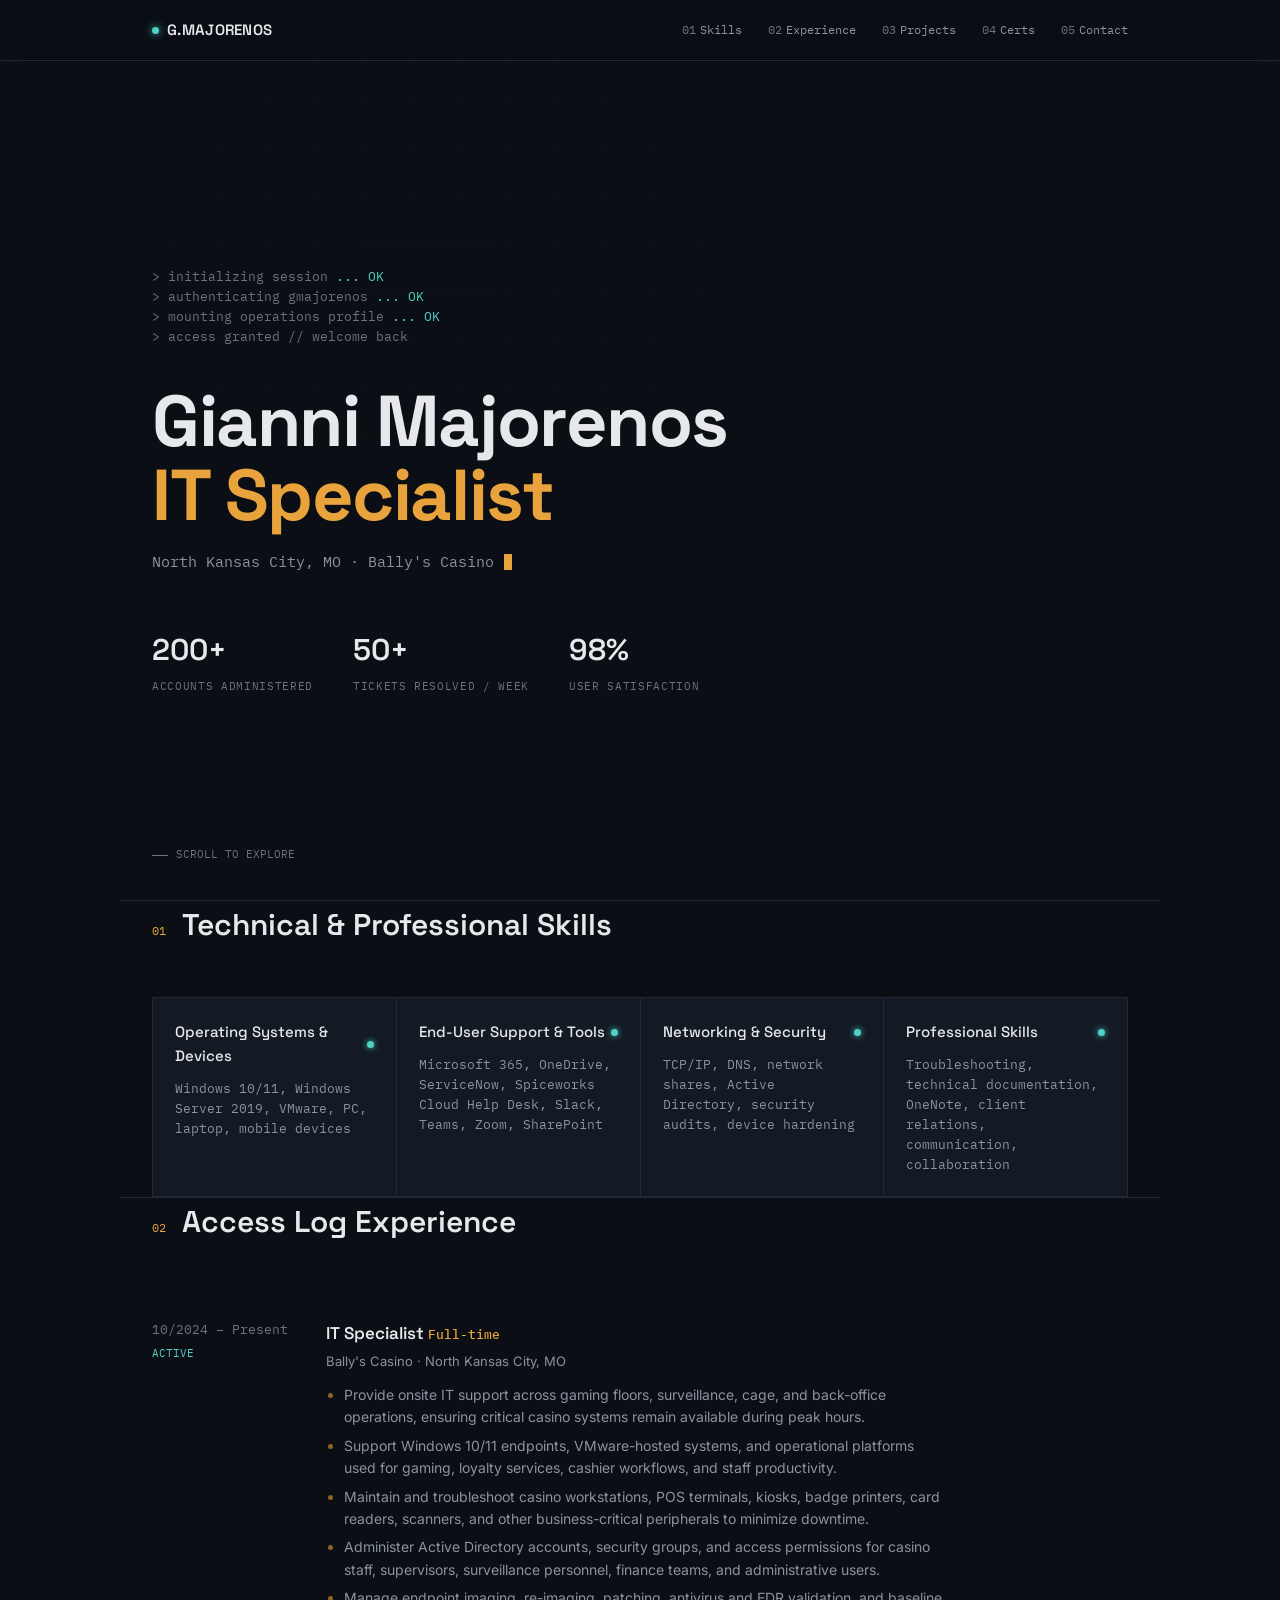
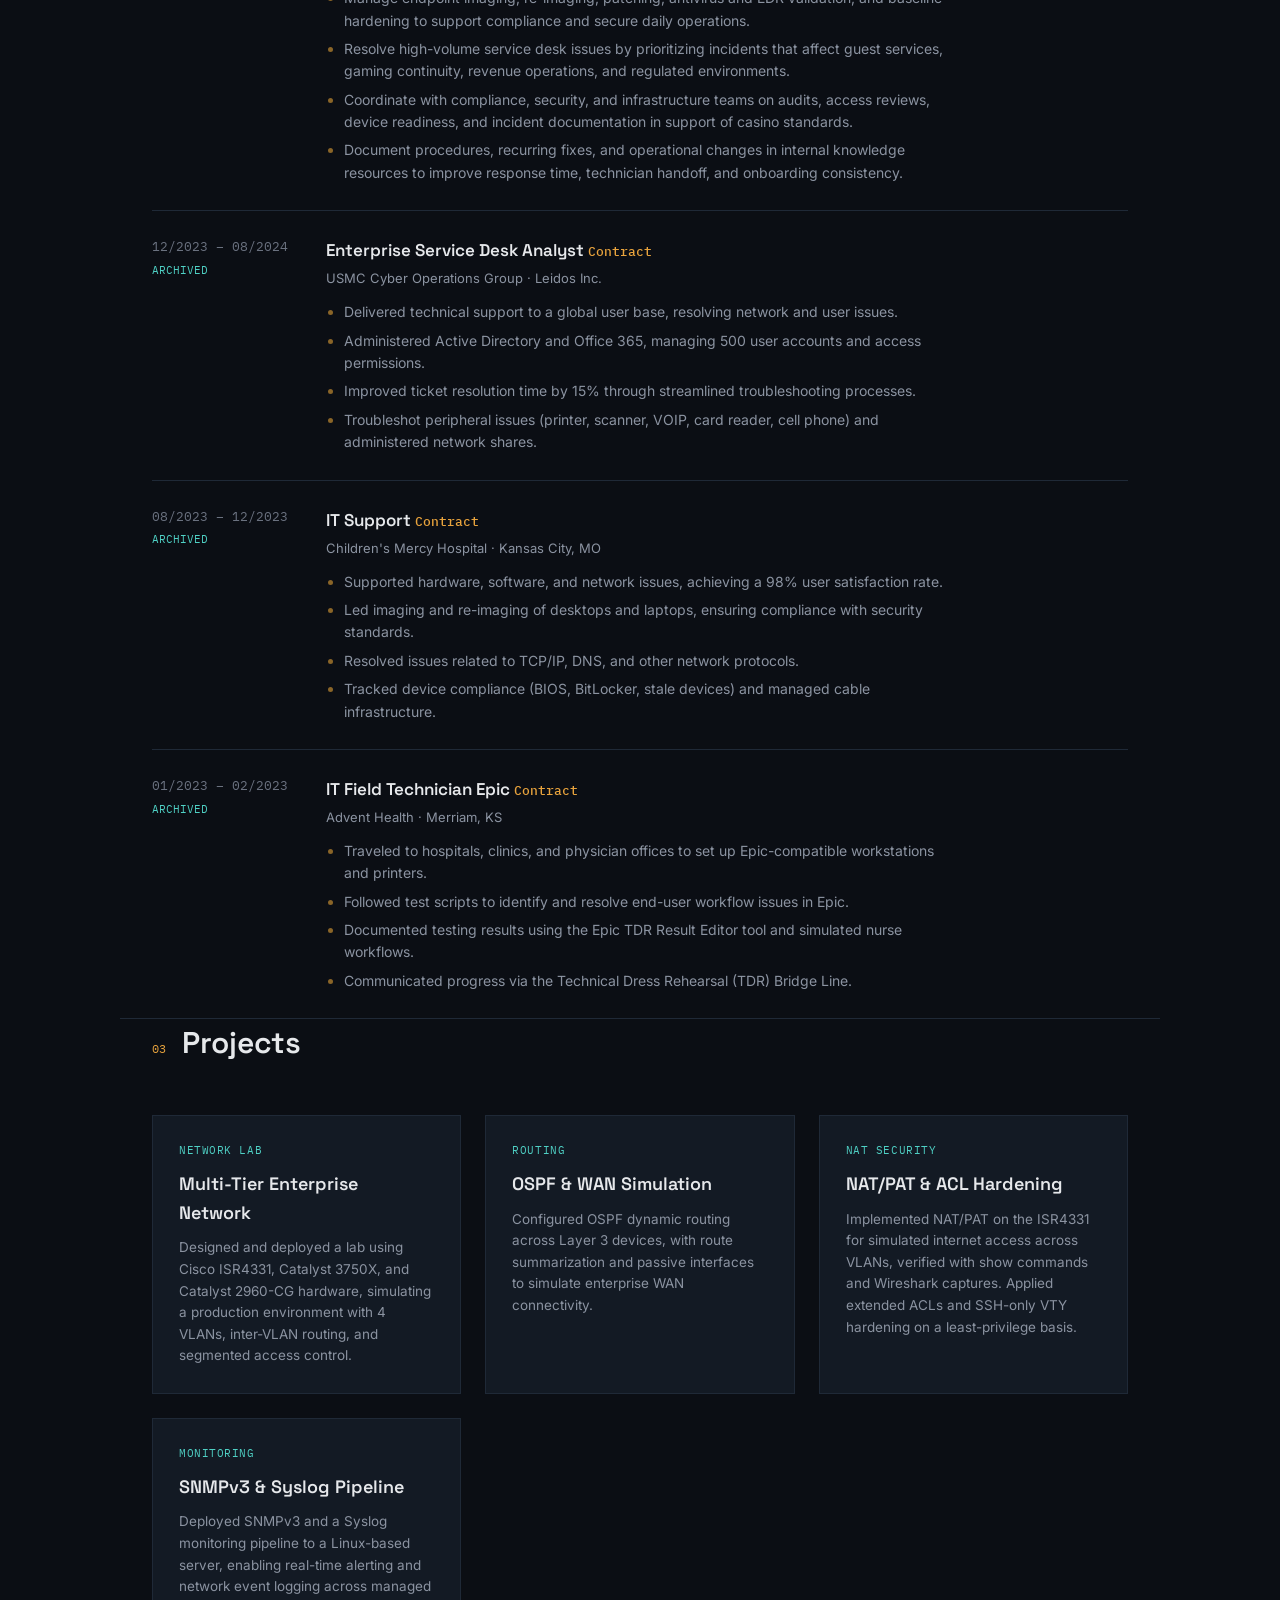
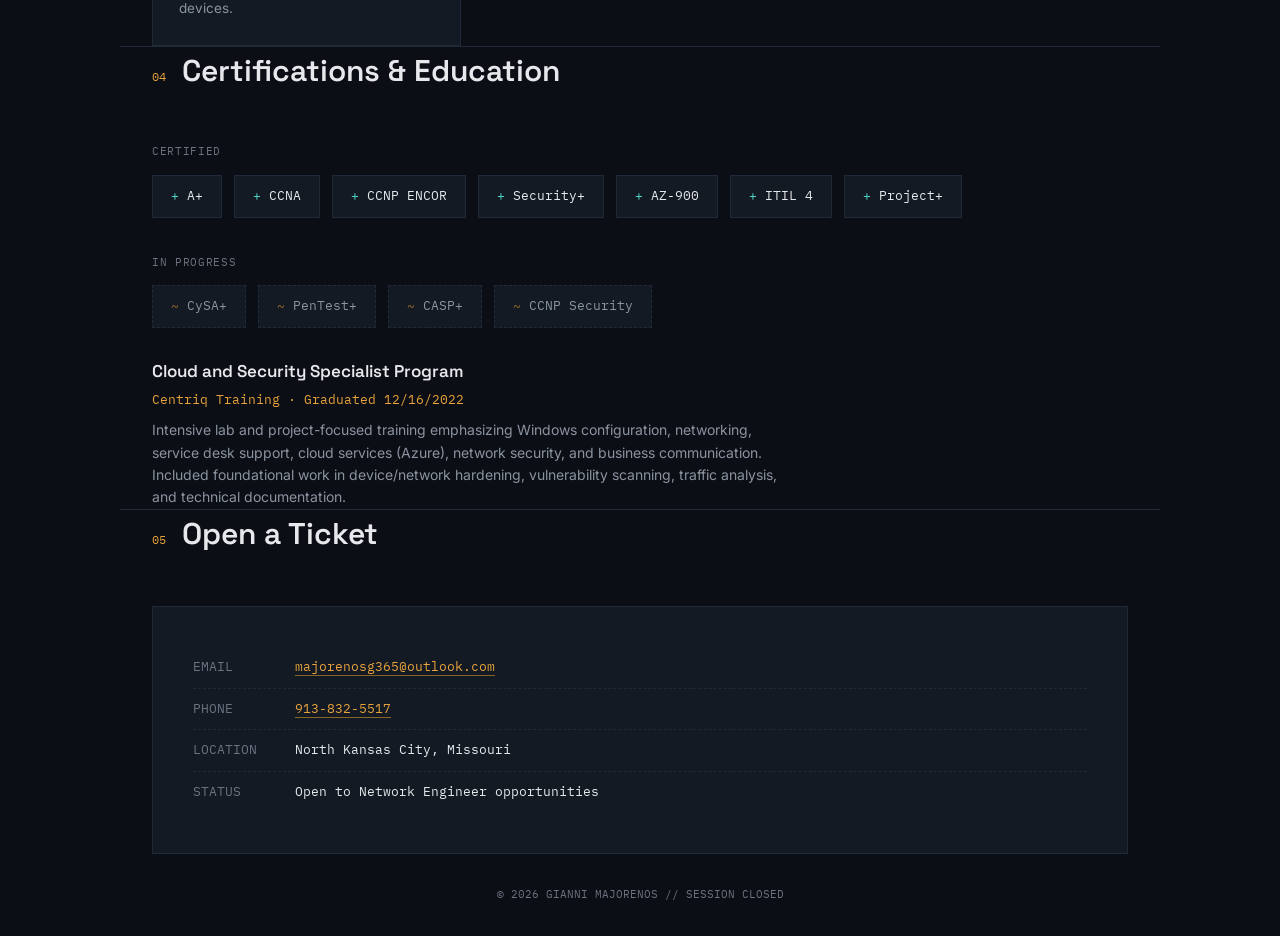
==== commit 3dc62475: "Add files via upload" ====
--- a/index.html
+++ b/index.html
@@ -521,7 +521,7 @@
     </div>
 
     <div class="hero-stats">
-      <div class="stat"><div class="num">500+</div><div class="label">Accounts Administered</div></div>
+      <div class="stat"><div class="num">200+</div><div class="label">Accounts Administered</div></div>
       <div class="stat"><div class="num">50+</div><div class="label">Tickets Resolved / Week</div></div>
       <div class="stat"><div class="num">98%</div><div class="label">User Satisfaction</div></div>
     </div>
